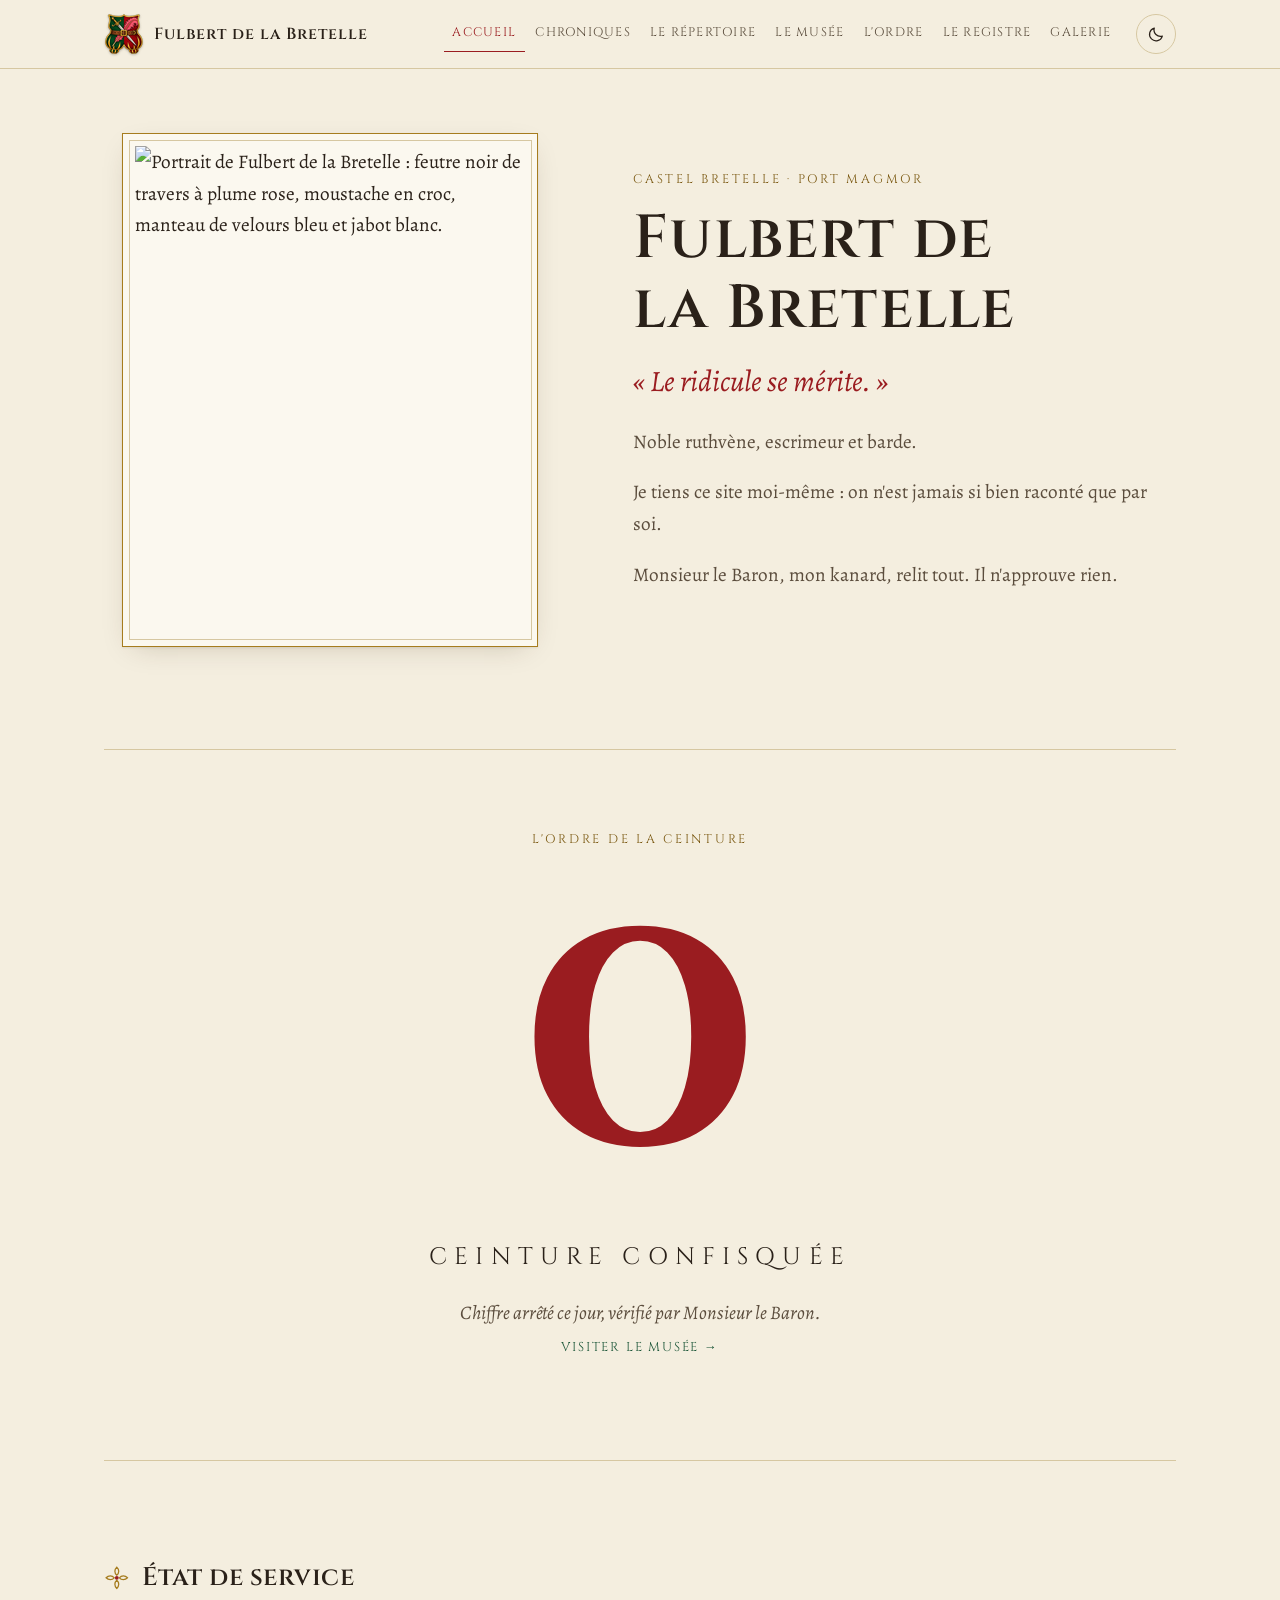
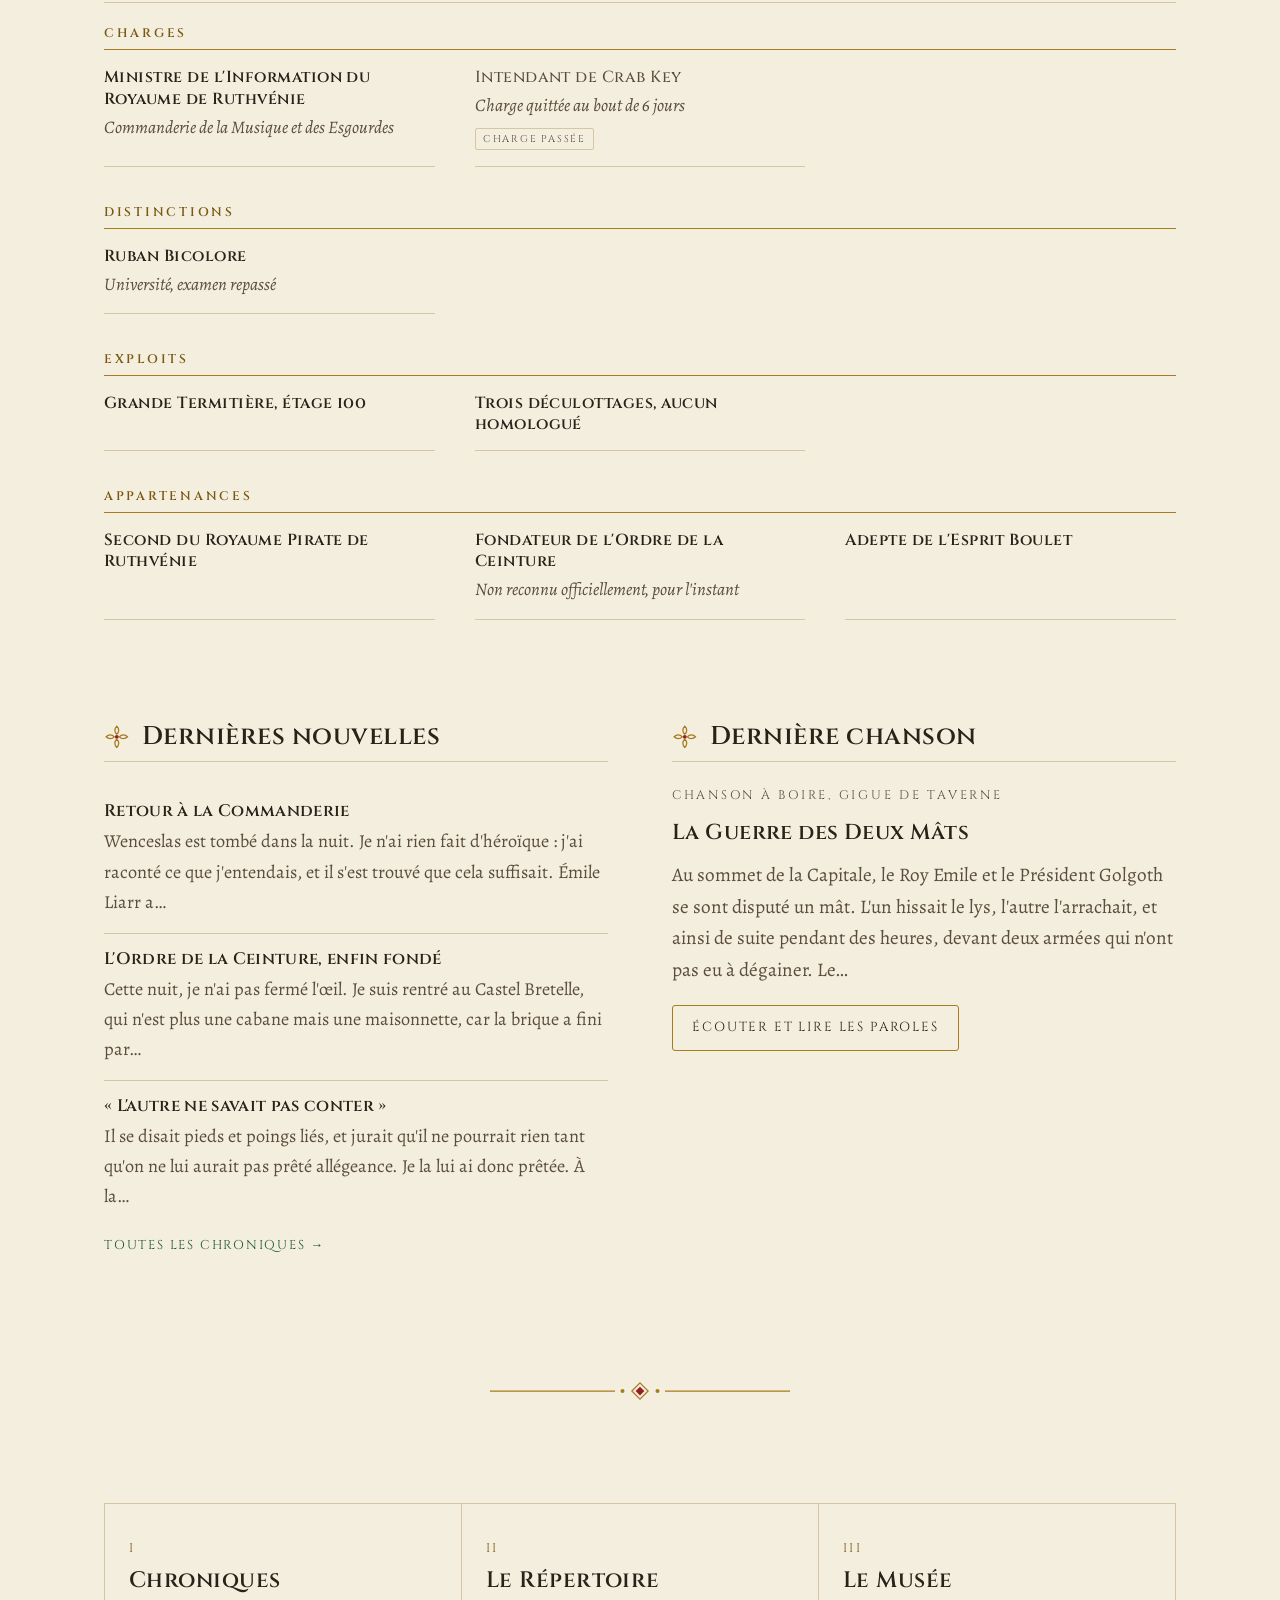
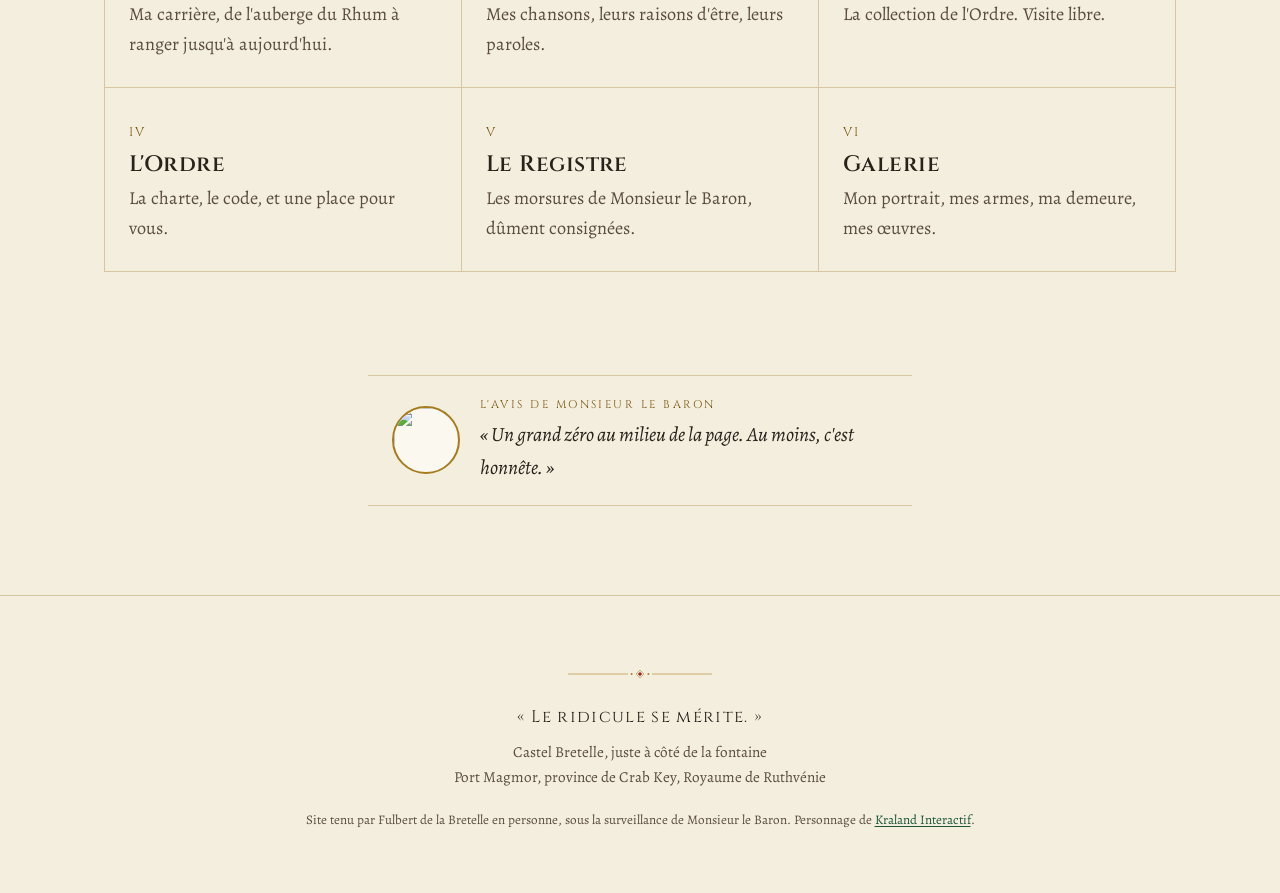
==== index.html @ 4fdeb1fa "Répertoire : La Guerre des Deux Mâts Co-Authored-By: Claude Opus 5.5 <noreply@anthropic.com> Claude-" ====
<!doctype html>
<html lang="fr">
<head>
<meta charset="utf-8">
<meta name="viewport" content="width=device-width, initial-scale=1">
<!-- Fichier généré par outils/prerendu.js à partir de data/. Ne pas éditer à la main. -->
<title>Fulbert de la Bretelle · Le ridicule se mérite.</title>
<meta name="description" content="Le site de Fulbert de la Bretelle, noble ruthvène, escrimeur et barde. Le ridicule se mérite.">
<meta property="og:type" content="website">
<meta property="og:locale" content="fr_FR">
<meta property="og:site_name" content="Fulbert de la Bretelle">
<meta property="og:title" content="Fulbert de la Bretelle · Le ridicule se mérite.">
<meta property="og:description" content="Le site de Fulbert de la Bretelle, noble ruthvène, escrimeur et barde. Le ridicule se mérite.">
<meta property="og:image" content="https://i.ibb.co/HTbyFLd8/fulbert-v2-large.jpg">
<meta property="og:url" content="https://th3rdman.github.io/fulbert-de-la-bretelle/">
<link rel="canonical" href="https://th3rdman.github.io/fulbert-de-la-bretelle/">
<meta name="twitter:card" content="summary_large_image">
<meta name="twitter:title" content="Fulbert de la Bretelle · Le ridicule se mérite.">
<meta name="twitter:description" content="Le site de Fulbert de la Bretelle, noble ruthvène, escrimeur et barde. Le ridicule se mérite.">
<meta name="twitter:image" content="https://i.ibb.co/HTbyFLd8/fulbert-v2-large.jpg">
<meta name="theme-color" content="#f4eedf" media="(prefers-color-scheme: light)">
<meta name="theme-color" content="#0d1330" media="(prefers-color-scheme: dark)">
<script>try{var t=localStorage.getItem("theme");if(t==="light"||t==="dark")document.documentElement.dataset.theme=t}catch(e){}</script>
<link rel="icon" href="assets/favicon.ico" sizes="any">
<link rel="icon" href="assets/favicon-32.png" type="image/png" sizes="32x32">
<link rel="apple-touch-icon" href="assets/apple-touch-icon.png">
<link rel="preconnect" href="https://fonts.googleapis.com">
<link rel="preconnect" href="https://fonts.gstatic.com" crossorigin>
<link rel="stylesheet" href="https://fonts.googleapis.com/css2?family=Alegreya:ital,wght@0,400;0,500;0,700;1,400&family=Cinzel:wght@500;600;700&display=swap">
<link rel="stylesheet" href="assets/css/site.css?v=96231ced60">
<script type="importmap">{"imports":{"./assets/js/app.js":"./assets/js/app.js?v=3f71aefd60","./assets/js/ornements.js":"./assets/js/ornements.js?v=d4645b8ddb","./assets/js/pages/accueil.js":"./assets/js/pages/accueil.js?v=f199eb06f1","./assets/js/pages/chroniques.js":"./assets/js/pages/chroniques.js?v=21d25d76b5","./assets/js/pages/galerie.js":"./assets/js/pages/galerie.js?v=188a424037","./assets/js/pages/introuvable.js":"./assets/js/pages/introuvable.js?v=95241c455d","./assets/js/pages/musee.js":"./assets/js/pages/musee.js?v=fec1a27bbd","./assets/js/pages/ordre.js":"./assets/js/pages/ordre.js?v=ca12349016","./assets/js/pages/registre.js":"./assets/js/pages/registre.js?v=ce86ca184a","./assets/js/pages/repertoire.js":"./assets/js/pages/repertoire.js?v=cee2ea9fa3","./data/baron.js":"./data/baron.js?v=ef1f8b8a59","./data/ceintures.js":"./data/ceintures.js?v=679d5543bb","./data/chansons.js":"./data/chansons.js?v=23da09f555","./data/chroniques.js":"./data/chroniques.js?v=e999a73b88","./data/galerie.js":"./data/galerie.js?v=a8c2a3127c","./data/membres-ordre.js":"./data/membres-ordre.js?v=c548fb0bc4","./data/morsures.js":"./data/morsures.js?v=e0247f8b0c","./data/prises.js":"./data/prises.js?v=43cd4bd1ad","./data/site.js":"./data/site.js?v=ab96db7144","./data/titres.js":"./data/titres.js?v=d1c4fa6122"}}</script>
<script type="module" src="assets/js/pages/accueil.js?v=f199eb06f1"></script>
</head>
<body>
<a class="lien-evitement" href="#contenu">Aller au contenu</a>
  <header class="site-entete">
    <div class="conteneur">
      <a class="marque" href="index.html"><img src="assets/img/blason-40.png" srcset="assets/img/blason-40.png 1x, assets/img/blason-80.png 2x, assets/img/blason-120.png 3x" width="40" height="40" alt=""><span>Fulbert de la Bretelle</span></a>
      <nav class="nav-principale" id="nav-principale" aria-label="Navigation principale"><ul><li><a href="index.html" aria-current="page">Accueil</a></li><li><a href="chroniques.html">Chroniques</a></li><li><a href="repertoire.html">Le Répertoire</a></li><li><a href="musee.html">Le Musée</a></li><li><a href="ordre.html">L&#39;Ordre</a></li><li><a href="registre.html">Le Registre</a></li><li><a href="galerie.html">Galerie</a></li></ul></nav>
      <button class="bouton-icone bouton-theme" type="button"></button>
      <button class="bouton-icone bouton-menu" type="button" aria-expanded="false" aria-controls="nav-principale" aria-label="Ouvrir le menu"><svg viewBox="0 0 24 24" aria-hidden="true" focusable="false" ><path d="M4 7h16M4 12h16M4 17h16" style="stroke:currentColor" stroke-width="1.6" stroke-linecap="round"/></svg></button>
    </div>
  </header>
<main id="contenu" tabindex="-1">

<div class="conteneur">
  <section class="accueil-heros section">
    <div class="portrait-cadre apparait">
      <img src="https://i.ibb.co/HTbyFLd8/fulbert-v2-large.jpg" width="520" height="650"
        alt="Portrait de Fulbert de la Bretelle : feutre noir de travers à plume rose, moustache en croc, manteau de velours bleu et jabot blanc.">
    </div>
    <div class="apparait">
      <p class="surtitre">Castel Bretelle · Port Magmor</p>
      <h1>Fulbert de la Bretelle</h1>
      <p class="devise">« Le ridicule se mérite. »</p>
      <div class="mesure">
        <p class="qualite">Noble ruthvène, escrimeur et barde.</p>
        <div class="qualite"><p>Je tiens ce site moi-même : on n&#39;est jamais si bien raconté que par soi.</p><p>Monsieur le Baron, mon kanard, relit tout. Il n&#39;approuve rien.</p></div>
      </div>
    </div>
  </section>

  <section class="compteur section apparait" aria-labelledby="compteur-libelle">
    <p class="surtitre">L'Ordre de la Ceinture</p>
    <strong class="compteur-chiffre">0</strong>
    <p class="compteur-libelle" id="compteur-libelle">Ceinture confisquée</p>
    <p class="compteur-note">Chiffre arrêté ce jour, vérifié par Monsieur le Baron.</p>
    <p><a class="lien-fleche" href="musee.html">Visiter le Musée</a></p>
  </section>

  <section class="titres section apparait" aria-labelledby="titre-titres">
    <div class="titre-section"><svg viewBox="0 0 24 24" aria-hidden="true" focusable="false" class="fleuron"><g style="fill:none;stroke:currentColor" stroke-width="1.2">
       <path d="M12 2c2.4 2.2 2.4 5.6 0 7.6-2.4-2-2.4-5.4 0-7.6zM12 22c-2.4-2.2-2.4-5.6 0-7.6 2.4 2 2.4 5.4 0 7.6zM2 12c2.2-2.4 5.6-2.4 7.6 0-2 2.4-5.4 2.4-7.6 0zM22 12c-2.2 2.4-5.6 2.4-7.6 0 2-2.4 5.4-2.4 7.6 0z"/>
     </g>
     <circle cx="12" cy="12" r="1.8" style="fill:var(--gueules)"/></svg><h2 id="titre-titres">État de service</h2></div>
    <div class="rubrique-titres">
      <h3 id="rubrique-charges">Charges</h3>
      <ul class="liste-titres" aria-labelledby="rubrique-charges">
        <li class="">
            <strong>Ministre de l&#39;Information du Royaume de Ruthvénie</strong>
            <span>Commanderie de la Musique et des Esgourdes</span>
            
          </li><li class="revolu">
            <strong>Intendant de Crab Key</strong>
            <span>Charge quittée au bout de 6 jours</span>
            <em class="mention-revolue">Charge passée</em>
          </li>
      </ul>
    </div><div class="rubrique-titres">
      <h3 id="rubrique-distinctions">Distinctions</h3>
      <ul class="liste-titres" aria-labelledby="rubrique-distinctions">
        <li class="">
            <strong>Ruban Bicolore</strong>
            <span>Université, examen repassé</span>
            
          </li>
      </ul>
    </div><div class="rubrique-titres">
      <h3 id="rubrique-exploits">Exploits</h3>
      <ul class="liste-titres" aria-labelledby="rubrique-exploits">
        <li class="">
            <strong>Grande Termitière, étage 100</strong>
            
            
          </li><li class="">
            <strong>Trois déculottages, aucun homologué</strong>
            
            
          </li>
      </ul>
    </div><div class="rubrique-titres">
      <h3 id="rubrique-appartenances">Appartenances</h3>
      <ul class="liste-titres" aria-labelledby="rubrique-appartenances">
        <li class="">
            <strong>Second du Royaume Pirate de Ruthvénie</strong>
            
            
          </li><li class="">
            <strong>Fondateur de l&#39;Ordre de la Ceinture</strong>
            <span>Non reconnu officiellement, pour l&#39;instant</span>
            
          </li><li class="">
            <strong>Adepte de l&#39;Esprit Boulet</strong>
            
            
          </li>
      </ul>
    </div>
  </section>

  <div class="deux-colonnes section">
    <section class="apparait" aria-labelledby="titre-nouvelles">
      <div class="titre-section"><svg viewBox="0 0 24 24" aria-hidden="true" focusable="false" class="fleuron"><g style="fill:none;stroke:currentColor" stroke-width="1.2">
       <path d="M12 2c2.4 2.2 2.4 5.6 0 7.6-2.4-2-2.4-5.4 0-7.6zM12 22c-2.4-2.2-2.4-5.6 0-7.6 2.4 2 2.4 5.4 0 7.6zM2 12c2.2-2.4 5.6-2.4 7.6 0-2 2.4-5.4 2.4-7.6 0zM22 12c-2.2 2.4-5.6 2.4-7.6 0 2-2.4 5.4-2.4 7.6 0z"/>
     </g>
     <circle cx="12" cy="12" r="1.8" style="fill:var(--gueules)"/></svg><h2 id="titre-nouvelles">Dernières nouvelles</h2></div>
      <ul class="liste-nouvelles">
        <li>
              
              <h3><a href="chroniques.html#retour-a-la-commanderie">Retour à la Commanderie</a></h3>
              <p>Wenceslas est tombé dans la nuit. Je n&#39;ai rien fait d&#39;héroïque : j&#39;ai raconté ce que j&#39;entendais, et il s&#39;est trouvé que cela suffisait. Émile Liarr a…</p>
            </li><li>
              
              <h3><a href="chroniques.html#ordre-de-la-ceinture">L&#39;Ordre de la Ceinture, enfin fondé</a></h3>
              <p>Cette nuit, je n&#39;ai pas fermé l&#39;œil. Je suis rentré au Castel Bretelle, qui n&#39;est plus une cabane mais une maisonnette, car la brique a fini par…</p>
            </li><li>
              
              <h3><a href="chroniques.html#la-destitution">« L&#39;autre ne savait pas conter »</a></h3>
              <p>Il se disait pieds et poings liés, et jurait qu&#39;il ne pourrait rien tant qu&#39;on ne lui aurait pas prêté allégeance. Je la lui ai donc prêtée. À la…</p>
            </li>
      </ul>
      <p><a class="lien-fleche" href="chroniques.html">Toutes les chroniques</a></p>
    </section>

    <section class="carte-chanson apparait" aria-labelledby="titre-chanson">
      <div class="titre-section"><svg viewBox="0 0 24 24" aria-hidden="true" focusable="false" class="fleuron"><g style="fill:none;stroke:currentColor" stroke-width="1.2">
       <path d="M12 2c2.4 2.2 2.4 5.6 0 7.6-2.4-2-2.4-5.4 0-7.6zM12 22c-2.4-2.2-2.4-5.6 0-7.6 2.4 2 2.4 5.4 0 7.6zM2 12c2.2-2.4 5.6-2.4 7.6 0-2 2.4-5.4 2.4-7.6 0zM22 12c-2.2 2.4-5.6 2.4-7.6 0 2-2.4 5.4-2.4 7.6 0z"/>
     </g>
     <circle cx="12" cy="12" r="1.8" style="fill:var(--gueules)"/></svg><h2 id="titre-chanson">Dernière chanson</h2></div>
      <p class="surtitre">Chanson à boire, gigue de taverne</p>
      <h3>La Guerre des Deux Mâts</h3>
      <p>Au sommet de la Capitale, le Roy Emile et le Président Golgoth se sont disputé un mât. L&#39;un hissait le lys, l&#39;autre l&#39;arrachait, et ainsi de suite pendant des heures, devant deux armées qui n&#39;ont pas eu à dégainer. Le…</p>
      <p><a class="bouton" href="repertoire.html#guerre-des-deux-mats">Écouter et lire les paroles</a></p>
    </section>
  </div>

  <svg viewBox="0 0 240 16" aria-hidden="true" focusable="false" class="filet" preserveAspectRatio="xMidYMid meet"><g style="stroke:currentColor;fill:none" stroke-width="1">
       <path d="M0 8h100M140 8h100"/>
       <path d="M120 1.5 126.5 8 120 14.5 113.5 8z"/>
     </g>
     <path d="M120 4.5 123.5 8 120 11.5 116.5 8z" style="fill:var(--gueules)"/>
     <circle cx="106" cy="8" r="1.6" style="fill:currentColor"/>
     <circle cx="134" cy="8" r="1.6" style="fill:currentColor"/></svg>

  <nav class="section apparait" aria-label="Sections du site">
    <div class="sommaire">
      <a href="chroniques.html">
            <span class="numero">I</span>
            <h3>Chroniques</h3>
            <p>Ma carrière, de l&#39;auberge du Rhum à ranger jusqu&#39;à aujourd&#39;hui.</p>
          </a><a href="repertoire.html">
            <span class="numero">II</span>
            <h3>Le Répertoire</h3>
            <p>Mes chansons, leurs raisons d&#39;être, leurs paroles.</p>
          </a><a href="musee.html">
            <span class="numero">III</span>
            <h3>Le Musée</h3>
            <p>La collection de l&#39;Ordre. Visite libre.</p>
          </a><a href="ordre.html">
            <span class="numero">IV</span>
            <h3>L&#39;Ordre</h3>
            <p>La charte, le code, et une place pour vous.</p>
          </a><a href="registre.html">
            <span class="numero">V</span>
            <h3>Le Registre</h3>
            <p>Les morsures de Monsieur le Baron, dûment consignées.</p>
          </a><a href="galerie.html">
            <span class="numero">VI</span>
            <h3>Galerie</h3>
            <p>Mon portrait, mes armes, ma demeure, mes œuvres.</p>
          </a>
    </div>
  </nav>

  <aside class="avis-baron apparait" aria-label="Avis de Monsieur le Baron">
    <img src="https://i.ibb.co/jk1jXnQG/baron-avatar-150.png" alt="" width="68" height="68" loading="lazy">
    <div>
      <p class="surtitre">L'avis de Monsieur le Baron</p>
      <blockquote><p>Un grand zéro au milieu de la page. Au moins, c&#39;est honnête.</p></blockquote>
    </div>
  </aside>
</div>
</main>
<footer class="site-pied">
    <div class="conteneur">
      <svg viewBox="0 0 240 16" aria-hidden="true" focusable="false" class="filet filet-court" preserveAspectRatio="xMidYMid meet"><g style="stroke:currentColor;fill:none" stroke-width="1">
       <path d="M0 8h100M140 8h100"/>
       <path d="M120 1.5 126.5 8 120 14.5 113.5 8z"/>
     </g>
     <path d="M120 4.5 123.5 8 120 11.5 116.5 8z" style="fill:var(--gueules)"/>
     <circle cx="106" cy="8" r="1.6" style="fill:currentColor"/>
     <circle cx="134" cy="8" r="1.6" style="fill:currentColor"/></svg>
      <p class="devise">« Le ridicule se mérite. »</p>
      <address>Castel Bretelle, juste à côté de la fontaine<br>Port Magmor, province de Crab Key, Royaume de Ruthvénie</address>
      <p class="petit">Site tenu par Fulbert de la Bretelle en personne, sous la surveillance de Monsieur le Baron.
      Personnage de <a href="https://www.kraland.org/">Kraland Interactif</a>.</p>
    </div>
  </footer>
</body>
</html>
---- assets/css/site.css ----
/* ==========================================================================
   Site de Fulbert de la Bretelle
   Parchemin (clair) / velours bleu nuit (sombre)
   ========================================================================== */

:root {
  --bg: #f4eedf;
  --bg-deep: #ebe2cb;
  --surface: #fbf8ef;
  --ink: #2a2119;
  --ink-soft: #5b4d3d;
  --rule: #d6c7a1;
  --sinople: #1c5638;
  --sinople-fond: #1c5638;
  --gueules: #9a1c20;
  --gueules-fond: #8c1a1e;
  --or: #a67c1e;
  --or-texte: #7a5810;
  --or-clair: #d9b85c;
  --vitrine-fond: #20352a;
  --vitrine-velours: #6b1521;
  --velours-terne: #5a5352;
  --or-terne: #9c9175;
  --tampon: #b0222c;
  --sur-fonce: #f6efdc;
  --ombre: 0 1px 2px rgb(60 40 10 / .08), 0 8px 28px -12px rgb(60 40 10 / .25);
  --focus: #1c5638;
  --chiffre: #9a1c20;

  --f-titre: "Cinzel", "Trajan Pro", Georgia, serif;
  --f-texte: "Alegreya", "Iowan Old Style", Georgia, serif;

  --mesure: 38rem;
  --large: 72rem;
  --gouttiere: clamp(1rem, 4vw, 2.5rem);
  --rayon: 3px;

  color-scheme: light;
}

@media (prefers-color-scheme: dark) {
  :root:not([data-theme="light"]) {
    --bg: #0d1330;
    --bg-deep: #090e25;
    --surface: #141c40;
    --ink: #eee5cc;
    --ink-soft: #c2b796;
    --rule: #34406e;
    --sinople: #7cc39b;
    --sinople-fond: #1d4a37;
    --gueules: #e58a92;
    --gueules-fond: #6e1a2c;
    --or: #d8b35a;
    --or-texte: #e2c174;
    --or-clair: #e8c978;
    --vitrine-fond: #070b1d;
    --vitrine-velours: #5a1424;
    --velours-terne: #2f2d36;
    --or-terne: #7d7663;
    --tampon: #e2646f;
    --sur-fonce: #f3e9cf;
    --ombre: 0 1px 2px rgb(0 0 0 / .3), 0 10px 30px -12px rgb(0 0 0 / .6);
    --focus: #e8c978;
    --chiffre: #e2bd62;
    color-scheme: dark;
  }
}

:root[data-theme="dark"] {
  --bg: #0d1330;
  --bg-deep: #090e25;
  --surface: #141c40;
  --ink: #eee5cc;
  --ink-soft: #c2b796;
  --rule: #34406e;
  --sinople: #7cc39b;
  --sinople-fond: #1d4a37;
  --gueules: #e58a92;
  --gueules-fond: #6e1a2c;
  --or: #d8b35a;
  --or-texte: #e2c174;
  --or-clair: #e8c978;
  --vitrine-fond: #070b1d;
  --vitrine-velours: #5a1424;
  --velours-terne: #2f2d36;
  --or-terne: #7d7663;
  --tampon: #e2646f;
  --sur-fonce: #f3e9cf;
  --ombre: 0 1px 2px rgb(0 0 0 / .3), 0 10px 30px -12px rgb(0 0 0 / .6);
  --focus: #e8c978;
  --chiffre: #e2bd62;
  color-scheme: dark;
}

/* --- Base ---------------------------------------------------------------- */

*, *::before, *::after { box-sizing: border-box; }

html { -webkit-text-size-adjust: 100%; scroll-behavior: smooth; }

body {
  margin: 0;
  background: var(--bg);
  color: var(--ink);
  font-family: var(--f-texte);
  font-size: clamp(1.06rem, 1rem + .25vw, 1.2rem);
  line-height: 1.65;
  font-feature-settings: "kern", "liga", "onum";
  text-rendering: optimizeLegibility;
  overflow-x: hidden;
}

img { max-width: 100%; height: auto; display: block; }

a {
  color: var(--sinople);
  text-decoration-thickness: 1px;
  text-underline-offset: .18em;
}
a:hover { color: var(--gueules); }

:focus-visible {
  outline: 2px solid var(--focus);
  outline-offset: 3px;
  border-radius: 2px;
}

h1, h2, h3, h4 {
  font-family: var(--f-titre);
  font-weight: 600;
  line-height: 1.15;
  letter-spacing: .02em;
  margin: 0 0 .6em;
  text-wrap: balance;
}
h1 { font-size: clamp(2.1rem, 1.4rem + 3.2vw, 3.8rem); }
h2 { font-size: clamp(1.5rem, 1.2rem + 1.3vw, 2.2rem); }
h3 { font-size: clamp(1.15rem, 1.05rem + .5vw, 1.4rem); }

p { margin: 0 0 1em; }

.sr-only {
  position: absolute !important; width: 1px; height: 1px; padding: 0; margin: -1px;
  overflow: hidden; clip: rect(0 0 0 0); white-space: nowrap; border: 0;
}

.lien-evitement {
  position: absolute; left: 1rem; top: -4rem; z-index: 100;
  background: var(--sinople-fond); color: var(--sur-fonce);
  padding: .6rem 1rem; font-family: var(--f-titre); text-decoration: none;
}
.lien-evitement:focus { top: 1rem; color: var(--sur-fonce); }

.surtitre {
  font-family: var(--f-titre);
  font-size: .78rem;
  letter-spacing: .22em;
  text-transform: uppercase;
  color: var(--or-texte);
  margin: 0 0 .9rem;
}

.chapeau {
  font-size: 1.18em;
  color: var(--ink-soft);
  font-style: italic;
  max-width: var(--mesure);
}

.mesure { max-width: var(--mesure); }

/* --- Gabarit ------------------------------------------------------------- */

.conteneur {
  width: 100%;
  max-width: var(--large);
  margin-inline: auto;
  padding-inline: var(--gouttiere);
}

main { display: block; padding-block: clamp(2rem, 5vw, 4.5rem) clamp(3rem, 7vw, 6rem); }

.section { margin-block: clamp(3rem, 8vw, 6.5rem); }
.section:first-child { margin-top: 0; }

.entete-page {
  text-align: center;
  max-width: 46rem;
  margin: 0 auto clamp(2.5rem, 6vw, 4.5rem);
}
.entete-page .chapeau { margin-inline: auto; }
.entete-page h1 { margin-bottom: .35em; }

/* --- En-tête du site ----------------------------------------------------- */

.site-entete {
  border-bottom: 1px solid var(--rule);
  background: color-mix(in srgb, var(--bg) 92%, transparent);
  position: sticky; top: 0; z-index: 50;
  backdrop-filter: saturate(1.2) blur(6px);
}
.site-entete .conteneur {
  display: flex; align-items: center; gap: 1rem;
  min-height: 4.25rem;
}

.marque {
  display: flex; align-items: center; gap: .65rem;
  text-decoration: none; color: var(--ink);
  font-family: var(--f-titre); font-weight: 600;
  letter-spacing: .06em; font-size: 1rem;
  margin-right: auto;
  white-space: nowrap;
}
.marque img { width: 2.5rem; height: 2.5rem; flex: none; filter: drop-shadow(0 1px 1px rgb(0 0 0 / .25)); }
.marque:hover { color: var(--gueules); }

.nav-principale ul {
  list-style: none; margin: 0; padding: 0;
  display: flex; gap: .1rem; flex-wrap: nowrap;
}
.nav-principale a {
  display: block;
  padding: .45rem .55rem;
  font-family: var(--f-titre);
  font-size: .78rem;
  letter-spacing: .1em;
  white-space: nowrap;
  text-transform: uppercase;
  text-decoration: none;
  color: var(--ink-soft);
  border-bottom: 1px solid transparent;
}
.nav-principale a:hover { color: var(--ink); border-bottom-color: var(--or); }
.nav-principale a[aria-current="page"] { color: var(--gueules); border-bottom-color: var(--gueules); }

.bouton-icone {
  appearance: none; background: none; border: 1px solid var(--rule);
  color: var(--ink); width: 2.5rem; height: 2.5rem; border-radius: 50%;
  display: inline-grid; place-items: center; cursor: pointer; flex: none;
}
.bouton-icone:hover { border-color: var(--or); color: var(--or-texte); }
.bouton-icone svg { width: 1.15rem; height: 1.15rem; }

.bouton-menu { display: none; }

@media (max-width: 68rem) {
  .bouton-menu { display: inline-grid; }
  .nav-principale {
    position: absolute; left: 0; right: 0; top: 100%;
    background: var(--surface);
    border-bottom: 1px solid var(--rule);
    box-shadow: var(--ombre);
    display: none;
  }
  .nav-principale.ouverte { display: block; }
  .nav-principale ul { flex-direction: column; padding: .5rem var(--gouttiere) 1rem; }
  .nav-principale a { padding: .8rem 0; font-size: .9rem; border-bottom: 1px solid var(--rule); }
  .nav-principale a[aria-current="page"] { border-bottom-color: var(--rule); }
}

/* --- Pied de page -------------------------------------------------------- */

.site-pied {
  border-top: 1px solid var(--rule);
  padding-block: 3rem;
  text-align: center;
  color: var(--ink-soft);
  font-size: .95rem;
}
.site-pied .devise {
  font-family: var(--f-titre); color: var(--ink); letter-spacing: .08em;
  font-size: 1.05rem; margin-bottom: .5rem;
}
.site-pied address { font-style: normal; }
.site-pied .petit { font-size: .82rem; margin-top: 1.25rem; }

/* --- Ornements ----------------------------------------------------------- */

.filet {
  display: block; width: min(22rem, 80%); height: 1.25rem;
  margin: 2.5rem auto; color: var(--or);
}
.filet-court { width: 9rem; margin: 1.25rem auto; }
.fleuron { color: var(--or); width: 1.6rem; height: 1.6rem; display: inline-block; vertical-align: middle; }

.lettrine {
  float: left;
  width: 4.9em; height: 4.9em;
  margin: .3em .75em .1em 0;
  shape-outside: margin-box;
}
.lettrine svg { width: 100%; height: 100%; display: block; }
.avec-lettrine::after { content: ""; display: table; clear: both; }

/* --- Boutons et liens d'appel -------------------------------------------- */

.bouton {
  display: inline-flex; align-items: center; gap: .55rem;
  padding: .7rem 1.2rem;
  font-family: var(--f-titre); font-size: .82rem; letter-spacing: .14em; text-transform: uppercase;
  text-decoration: none;
  color: var(--ink);
  border: 1px solid var(--or);
  background: transparent;
  border-radius: var(--rayon);
  cursor: pointer;
  transition: background-color .2s, color .2s;
}
.bouton:hover { background: var(--sinople-fond); border-color: var(--sinople-fond); color: var(--sur-fonce); }
.bouton svg { width: 1em; height: 1em; }

.lien-fleche {
  font-family: var(--f-titre); font-size: .8rem; letter-spacing: .14em; text-transform: uppercase;
  text-decoration: none;
}
.lien-fleche::after { content: " →"; }

/* --- Avis du Baron ------------------------------------------------------- */

.avis-baron {
  display: grid; grid-template-columns: auto 1fr; gap: 1rem 1.25rem; align-items: center;
  max-width: 34rem;
  margin: clamp(3rem, 7vw, 5rem) auto 0;
  padding: 1.25rem 1.5rem;
  border-top: 1px solid var(--rule);
  border-bottom: 1px solid var(--rule);
}
.avis-baron img {
  width: 4.25rem; height: 4.25rem; border-radius: 50%;
  border: 2px solid var(--or); background: var(--surface); object-fit: cover;
}
.avis-baron .surtitre { margin: 0 0 .25rem; font-size: .7rem; }
.avis-baron blockquote { margin: 0; font-style: italic; color: var(--ink); font-size: 1.05em; }
.avis-baron blockquote p { margin: 0; }
.avis-baron blockquote p::before { content: "«\00a0"; }
.avis-baron blockquote p::after { content: "\00a0»"; }

/* --- Accueil ------------------------------------------------------------- */

.accueil-heros {
  display: grid;
  grid-template-columns: minmax(0, 5fr) minmax(0, 6fr);
  gap: clamp(2rem, 6vw, 5rem);
  align-items: center;
}
.portrait-cadre {
  position: relative;
  padding: .75rem;
  border: 1px solid var(--or);
  background: var(--surface);
  box-shadow: var(--ombre);
  max-width: 26rem;
  justify-self: center;
}
.portrait-cadre::before {
  content: ""; position: absolute; inset: .35rem; border: 1px solid var(--rule); pointer-events: none;
}
.portrait-cadre img { width: 100%; aspect-ratio: 4 / 5; object-fit: cover; object-position: top; }

.accueil-heros h1 { margin-bottom: .2em; }
.accueil-heros .devise {
  font-family: var(--f-texte); font-style: italic;
  font-size: clamp(1.35rem, 1.1rem + 1vw, 1.85rem);
  color: var(--gueules);
  margin-bottom: 1.25rem;
}
.accueil-heros .qualite { color: var(--ink-soft); }

@media (max-width: 48rem) {
  .accueil-heros { grid-template-columns: 1fr; text-align: center; }
  .accueil-heros .mesure { margin-inline: auto; }
  .portrait-cadre { max-width: 18rem; }
}

/* Compteur */
.compteur {
  text-align: center;
  padding-block: clamp(2.5rem, 7vw, 5rem);
  border-top: 1px solid var(--rule);
  border-bottom: 1px solid var(--rule);
  position: relative;
}
.compteur-chiffre {
  font-family: var(--f-titre);
  font-weight: 700;
  font-size: clamp(9rem, 6rem + 22vw, 22rem);
  line-height: .85;
  color: var(--chiffre);
  font-variant-numeric: lining-nums tabular-nums;
  display: block;
  margin: .1em 0 .15em;
}
.compteur-libelle {
  font-family: var(--f-titre);
  font-size: clamp(1rem, .85rem + .8vw, 1.5rem);
  letter-spacing: .3em; text-transform: uppercase;
  color: var(--ink);
  margin: 0;
}
.compteur-note { margin: 1.25rem auto 0; color: var(--ink-soft); font-style: italic; max-width: 30rem; }

.compteur-petit { text-align: center; }
.compteur-petit .compteur-chiffre { font-size: clamp(5rem, 3rem + 10vw, 9rem); }
.compteur-petit .compteur-libelle { font-size: .9rem; }

/* Grilles d'accueil */
.deux-colonnes {
  display: grid; grid-template-columns: 1fr 1fr; gap: clamp(2rem, 5vw, 4rem);
}
@media (max-width: 48rem) { .deux-colonnes { grid-template-columns: 1fr; } }

.titre-section {
  display: flex; align-items: center; gap: .75rem;
  border-bottom: 1px solid var(--rule); padding-bottom: .6rem; margin-bottom: 1.5rem;
}
.titre-section h2 { margin: 0; font-size: clamp(1.2rem, 1rem + .8vw, 1.6rem); }

.liste-nouvelles { list-style: none; margin: 0; padding: 0; }
.liste-nouvelles li { padding-block: 1rem; border-bottom: 1px solid var(--rule); }
.liste-nouvelles li:last-child { border-bottom: 0; }
.liste-nouvelles h3 { margin: 0 0 .3rem; font-size: 1.05rem; }
.liste-nouvelles h3 a { color: var(--ink); text-decoration: none; }
.liste-nouvelles h3 a:hover { color: var(--gueules); }
.liste-nouvelles p { margin: 0; color: var(--ink-soft); font-size: .95em; }
.liste-nouvelles .surtitre { margin-bottom: .2rem; font-size: .68rem; }

.carte-chanson h3 { font-size: 1.35rem; }
.carte-chanson p { color: var(--ink-soft); }

.sommaire {
  display: grid;
  grid-template-columns: repeat(3, minmax(0, 1fr));
  gap: 1px;
  background: var(--rule);
  border: 1px solid var(--rule);
}
@media (max-width: 56rem) { .sommaire { grid-template-columns: repeat(2, minmax(0, 1fr)); } }
@media (max-width: 34rem) { .sommaire { grid-template-columns: 1fr; } }
.sommaire a {
  display: block; background: var(--bg);
  padding: 1.6rem 1.5rem 1.75rem;
  text-decoration: none; color: var(--ink);
  transition: background-color .2s;
}
.sommaire a:hover { background: var(--surface); }
.sommaire .numero { font-family: var(--f-titre); color: var(--or-texte); font-size: .78rem; letter-spacing: .2em; }
.sommaire h3 { margin: .4rem 0 .35rem; }
.sommaire a:hover h3 { color: var(--gueules); }
.sommaire p { margin: 0; color: var(--ink-soft); font-size: .95em; }

/* --- Chroniques ---------------------------------------------------------- */

.frise {
  list-style: none; margin: 0 auto; padding: 0;
  max-width: 50rem;
  position: relative;
}
.frise::before {
  content: ""; position: absolute; top: .5rem; bottom: .5rem;
  left: 1.1rem; width: 1px; background: var(--or);
}
.frise-entree { position: relative; padding: 0 0 clamp(2.5rem, 6vw, 4rem) 3.75rem; }
.frise-entree:last-child { padding-bottom: 0; }
.frise-noeud {
  position: absolute; left: 1.1rem; top: .35rem;
  width: 1.1rem; height: 1.1rem; transform: translateX(-50%) rotate(45deg);
  background: var(--bg); border: 1px solid var(--or);
}
.frise-noeud::after {
  content: ""; position: absolute; inset: 3px; background: var(--gueules);
}
.frise-en-cours .frise-noeud::after { background: var(--sinople); }
.lien-croise { margin: 1rem 0 0; }
.frise-entree h2 { font-size: clamp(1.3rem, 1.1rem + .9vw, 1.8rem); margin-bottom: .75rem; }
.frise-entree .recit { max-width: var(--mesure); }
.frise-entree figure { margin: 1.5rem 0 0; max-width: 34rem; }
.frise-entree figure img {
  width: auto; max-width: 100%; max-height: 26rem; object-fit: contain;
  border: 1px solid var(--rule); background: var(--surface);
}
.frise-entree figcaption, .legende { font-size: .88rem; color: var(--ink-soft); font-style: italic; margin-top: .55rem; }
.en-cours {
  display: inline-block; margin-left: .5rem; vertical-align: middle;
  font-family: var(--f-titre); font-size: .65rem; letter-spacing: .18em; text-transform: uppercase;
  color: var(--sinople); border: 1px solid currentColor; padding: .15rem .45rem; border-radius: 2px;
}

/* --- Répertoire ---------------------------------------------------------- */

.chanson {
  display: grid; grid-template-columns: 4rem minmax(0, 1fr); gap: 0 clamp(1rem, 3vw, 2rem);
  padding-block: clamp(2.5rem, 6vw, 4rem);
  border-top: 1px solid var(--rule);
}
.chanson:first-child { border-top: 0; padding-top: 0; }
.chanson-numero {
  font-family: var(--f-titre); font-size: 2.6rem; line-height: 1; color: var(--or);
  text-align: center; padding-top: .2rem;
}
.chanson h2 { margin-bottom: .35rem; }
.chanson .meta { font-size: .9rem; color: var(--ink-soft); margin-bottom: 1.25rem; }
.chanson .meta span + span::before { content: "·"; margin: 0 .5em; color: var(--or); }
.chanson .contexte { max-width: var(--mesure); }
@media (max-width: 36rem) {
  .chanson { grid-template-columns: 1fr; }
  .chanson-numero { text-align: left; font-size: 1.8rem; margin-bottom: .5rem; }
}

.lecteur { margin: 1.5rem 0; max-width: 40rem; }
.lecteur iframe { display: block; width: 100%; height: 240px; border: 0; border-radius: var(--rayon); background: var(--surface); }

.paroles { max-width: 50rem; margin-top: 1rem; border-top: 1px solid var(--rule); border-bottom: 1px solid var(--rule); }
.paroles summary {
  cursor: pointer; list-style: none;
  padding: .9rem 0;
  font-family: var(--f-titre); font-size: .82rem; letter-spacing: .16em; text-transform: uppercase;
  color: var(--sinople);
  display: flex; align-items: center; gap: .6rem;
}
.paroles summary::-webkit-details-marker { display: none; }
.paroles summary svg { width: .9rem; height: .9rem; transition: transform .2s; }
.paroles[open] summary svg { transform: rotate(90deg); }
.paroles-texte { padding: .5rem 0 1.75rem; columns: 2 16rem; column-gap: 3rem; }
.paroles-texte p { break-inside: avoid; }
.paroles-texte .vers { display: block; padding-left: 1.2em; text-indent: -1.2em; }
.paroles-texte .intertitre {
  font-family: var(--f-titre); font-size: .75rem; letter-spacing: .18em; text-transform: uppercase;
  color: var(--or-texte); margin: 0 0 .3rem; break-after: avoid;
}
.paroles-vide { padding: .25rem 0 1.5rem; color: var(--ink-soft); font-style: italic; }

/* --- Musée --------------------------------------------------------------- */

.musee-accueil { text-align: center; max-width: 40rem; margin: 0 auto; }

.musee-registre {
  display: flex; justify-content: center; flex-wrap: wrap; gap: 0;
  margin: 2.5rem auto 0; max-width: 40rem;
  border-top: 1px solid var(--rule); border-bottom: 1px solid var(--rule);
}
.musee-registre div { flex: 1 1 10rem; padding: 1.1rem .5rem; text-align: center; display: flex; flex-direction: column; justify-content: space-between; }
.musee-registre div + div { border-left: 1px solid var(--rule); }
.musee-registre dt { font-family: var(--f-titre); font-size: .68rem; letter-spacing: .2em; text-transform: uppercase; color: var(--ink-soft); }
.musee-registre dd { margin: .2rem 0 0; font-family: var(--f-titre); font-size: 1.9rem; color: var(--ink); }

.salle {
  margin-top: clamp(3rem, 7vw, 5rem);
  padding: clamp(2rem, 5vw, 4rem) clamp(1rem, 4vw, 3.5rem);
  background:
    radial-gradient(ellipse at 50% 0%, color-mix(in srgb, var(--or-clair) 14%, transparent), transparent 60%),
    var(--bg-deep);
  border: 1px solid var(--rule);
}
.salle-titre { text-align: center; margin-bottom: clamp(2rem, 5vw, 3.5rem); }
.salle-titre h2 { margin-bottom: .25rem; }
.salle-titre p { color: var(--ink-soft); font-style: italic; margin: 0; }

.vitrines {
  list-style: none; margin: 0; padding: 0;
  display: grid;
  grid-template-columns: repeat(auto-fill, minmax(min(100%, 14.5rem), 1fr));
  gap: clamp(2rem, 4vw, 3rem) clamp(1.25rem, 3vw, 2.25rem);
}

.vitrine { display: flex; flex-direction: column; align-items: center; }

.vitrine-caisse {
  position: relative; width: 100%;
  aspect-ratio: 4 / 5;
  padding: .55rem;
  background: linear-gradient(160deg, var(--or-clair), var(--or) 45%, color-mix(in srgb, var(--or) 60%, #000) 100%);
  box-shadow: var(--ombre);
}
.vitrine-interieur {
  position: absolute; inset: .55rem;
  background:
    radial-gradient(ellipse 70% 45% at 50% 22%, rgb(255 255 255 / .12), transparent 70%),
    radial-gradient(ellipse at 50% 100%, rgb(0 0 0 / .35), transparent 60%),
    var(--vitrine-velours);
  overflow: hidden;
  display: grid; place-items: center;
}
/* reflet de la vitre */
.vitrine-interieur::before {
  content: ""; position: absolute; inset: 0;
  background: linear-gradient(115deg, transparent 30%, rgb(255 255 255 / .09) 38%, transparent 46%, transparent 62%, rgb(255 255 255 / .05) 66%, transparent 72%);
  pointer-events: none; z-index: 2;
}
/* liseré intérieur */
.vitrine-interieur::after {
  content: ""; position: absolute; inset: .45rem; border: 1px solid rgb(232 201 120 / .28); pointer-events: none; z-index: 2;
}
.vitrine-socle { position: absolute; left: 18%; right: 18%; bottom: 12%; height: 9%; color: var(--or-clair); opacity: .55; }
.vitrine-socle svg { width: 100%; height: 100%; display: block; }
.vitrine-piece { position: relative; z-index: 1; width: 72%; color: var(--or-clair); }
.vitrine-piece img { width: 100%; height: auto; object-fit: contain; filter: drop-shadow(0 6px 10px rgb(0 0 0 / .45)); }

.vitrine-pied {
  width: 104%; height: .7rem; margin-top: -1px;
  background: linear-gradient(180deg, color-mix(in srgb, var(--or) 70%, #000), color-mix(in srgb, var(--or) 40%, #000));
}

.cartel {
  margin-top: 1.1rem; width: 88%;
  background: var(--surface);
  border: 1px solid var(--rule);
  padding: .8rem 1rem .85rem;
  text-align: center;
  box-shadow: 0 1px 0 rgb(0 0 0 / .04);
}
.cartel-numero { font-family: var(--f-titre); font-size: .66rem; letter-spacing: .22em; color: var(--or-texte); display: block; }
.cartel-titre { font-family: var(--f-titre); font-size: .92rem; letter-spacing: .08em; margin: .25rem 0 .15rem; color: var(--ink); }
.cartel-detail { font-size: .82rem; color: var(--ink-soft); margin: 0; font-style: italic; line-height: 1.4; }

.musee-avertissement {
  text-align: center; margin: clamp(2.5rem, 6vw, 4rem) auto 0; max-width: 34rem; color: var(--ink-soft); font-size: .95rem;
}

/* --- L'Ordre ------------------------------------------------------------- */

.ordre-heros {
  display: grid; grid-template-columns: minmax(0, 2fr) minmax(0, 3fr);
  gap: clamp(2rem, 6vw, 5rem); align-items: start;
}
.ordre-heros .blason { max-width: 26rem; width: 100%; justify-self: center; filter: drop-shadow(0 10px 24px rgb(0 0 0 / .18)); }
@media (max-width: 48rem) { .ordre-heros { grid-template-columns: 1fr; } .ordre-heros .blason { max-width: 13rem; } }

.statut {
  display: inline-block; font-family: var(--f-titre); font-size: .72rem; letter-spacing: .16em; text-transform: uppercase;
  color: var(--gueules); border: 1px solid currentColor; padding: .3rem .7rem; border-radius: 2px; margin-bottom: 1.5rem;
}

.code { counter-reset: art; list-style: none; padding: 0; margin: 0; display: grid; gap: 1px; background: var(--rule); border: 1px solid var(--rule); }
.code li {
  background: var(--bg); padding: 1.5rem 1.5rem 1.5rem 5rem; position: relative;
}
.code li::before {
  counter-increment: art; content: counter(art, upper-roman);
  position: absolute; left: 1.5rem; top: 1.35rem;
  font-family: var(--f-titre); font-size: 1.6rem; color: var(--gueules); width: 2.5rem; text-align: center;
}
.code h3 { font-size: .78rem; letter-spacing: .2em; text-transform: uppercase; color: var(--ink-soft); margin: 0 0 .3rem; }
.code p { margin: 0; font-size: 1.15em; }

.membres { width: 100%; border-collapse: collapse; }
.membres th, .membres td { text-align: left; padding: .85rem .75rem; border-bottom: 1px solid var(--rule); vertical-align: top; }
.membres th { font-family: var(--f-titre); font-size: .72rem; letter-spacing: .16em; text-transform: uppercase; color: var(--ink-soft); font-weight: 600; }
.membres td:first-child { font-family: var(--f-titre); }
.membres td.nombre { text-align: right; font-variant-numeric: tabular-nums; }
.membres th.nombre { text-align: right; }
.tableau-defile { overflow-x: auto; }

.appel {
  border: 1px solid var(--or); padding: clamp(1.5rem, 4vw, 2.5rem); text-align: center;
  background: var(--surface); max-width: 44rem; margin-inline: auto;
}
.appel h2 { margin-bottom: .5rem; }
.appel ul { text-align: left; max-width: 30rem; margin: 1rem auto 1.5rem; }

/* --- Le Baron ------------------------------------------------------------ */

.baron-heros { text-align: center; max-width: 40rem; margin: 0 auto; }
.baron-heros img {
  width: 9.5rem; height: 9.5rem; border-radius: 50%; margin: 0 auto 1.5rem;
  border: 3px solid var(--or); background: var(--surface); object-fit: cover;
}
.baron-heros .presentation { text-align: left; }
.baron-heros .chapeau { margin-inline: auto; }


/* --- Galerie ------------------------------------------------------------- */

.galerie {
  list-style: none; margin: 0; padding: 0;
  display: grid; grid-template-columns: repeat(auto-fill, minmax(min(100%, 17rem), 1fr));
  gap: clamp(1.75rem, 4vw, 2.75rem) clamp(1.25rem, 3vw, 2rem);
}
.galerie figure { margin: 0; }
.galerie button {
  appearance: none; border: 1px solid var(--rule); padding: .5rem; margin: 0; width: 100%;
  background: var(--surface); cursor: zoom-in; display: block; box-shadow: var(--ombre);
}
.galerie button:hover { border-color: var(--or); }
.galerie img { width: 100%; aspect-ratio: 1; object-fit: cover; background: var(--bg-deep); }
.galerie img.pixel, .visionneuse img.pixel { image-rendering: pixelated; object-fit: contain; }
.galerie img.pixel { padding: 10%; }
.visionneuse img.pixel { width: min(70vh, 32rem); height: auto; }
.galerie figcaption { margin-top: .8rem; }
.galerie figcaption strong { font-family: var(--f-titre); font-weight: 600; font-size: .95rem; letter-spacing: .05em; display: block; }
.galerie figcaption span { font-size: .9rem; color: var(--ink-soft); font-style: italic; }

.visionneuse {
  border: 1px solid var(--or); padding: 0; background: var(--surface); color: var(--ink);
  max-width: min(64rem, calc(100vw - 2rem)); max-height: calc(100vh - 2rem);
  width: auto;
}
.visionneuse::backdrop { background: rgb(5 8 20 / .82); }
.visionneuse figure { margin: 0; padding: 1rem 1rem 1.25rem; }
.visionneuse img { max-height: calc(100vh - 11rem); width: auto; margin: 0 auto; }
.visionneuse figcaption { text-align: center; margin-top: .9rem; }
.visionneuse figcaption strong { font-family: var(--f-titre); display: block; }
.visionneuse figcaption span { font-style: italic; color: var(--ink-soft); font-size: .95rem; }
.visionneuse .fermer { position: absolute; top: .5rem; right: .5rem; background: var(--surface); }

/* --- Animations au défilement ------------------------------------------- */

.apparait { opacity: 0; transform: translateY(14px); transition: opacity .7s ease, transform .7s ease; }
.apparait.visible { opacity: 1; transform: none; }
html:not(.js) .apparait { opacity: 1; transform: none; }

@media (prefers-reduced-motion: reduce) {
  html { scroll-behavior: auto; }
  *, *::before, *::after { transition-duration: .01ms !important; animation-duration: .01ms !important; }
  .apparait { opacity: 1; transform: none; }
}

/* --- Impression ---------------------------------------------------------- */

@media print {
  .site-entete, .bouton-icone, .lecteur, .avis-baron { display: none; }
  .paroles-texte { display: block; }
  body { background: #fff; color: #000; }
}

/* Les ancres ne passent pas sous l'en-tête collant. */
[id] { scroll-margin-top: 5.5rem; }

/* Sans JavaScript : pas de bascule de thème ni de menu repliable. */
html:not(.js) .bouton-theme, html:not(.js) .bouton-menu { display: none; }
@media (max-width: 68rem) {
  html:not(.js) .site-entete .conteneur { flex-wrap: wrap; }
  html:not(.js) .nav-principale { display: block; position: static; box-shadow: none; border: 0; background: none; width: 100%; }
  html:not(.js) .nav-principale ul { flex-direction: row; padding: 0 0 .5rem; }
  html:not(.js) .nav-principale a { border-bottom: 0; padding: .4rem .6rem; font-size: .75rem; }
}

.galerie-section { margin-bottom: 0; }

/* --- État de service (accueil) ------------------------------------------ */

.rubrique-titres + .rubrique-titres { margin-top: clamp(1.6rem, 4vw, 2.4rem); }
.rubrique-titres h3 {
  margin: 0 0 .2rem; font-family: var(--f-titre); font-weight: 600; font-size: .78rem;
  letter-spacing: .22em; text-transform: uppercase; color: var(--or-texte);
  padding-bottom: .5rem; border-bottom: 1px solid var(--or);
}

.liste-titres {
  list-style: none; margin: 0; padding: 0;
  display: grid; grid-template-columns: repeat(auto-fill, minmax(min(100%, 19rem), 1fr));
  gap: 0 2.5rem;
}
.liste-titres li { padding: .85rem 0 .9rem; border-bottom: 1px solid var(--rule); }
.liste-titres strong { display: block; font-family: var(--f-titre); font-weight: 600; font-size: 1rem; letter-spacing: .03em; line-height: 1.35; }
.liste-titres span { display: block; font-style: italic; color: var(--ink-soft); font-size: .92em; margin-top: .15rem; }
.liste-titres .revolu strong { color: var(--ink-soft); font-weight: 500; }
.mention-revolue {
  display: inline-block; margin-top: .4rem;
  font-family: var(--f-titre); font-style: normal; font-size: .62rem; letter-spacing: .18em; text-transform: uppercase;
  color: var(--ink-soft); border: 1px solid var(--rule); padding: .12rem .45rem; border-radius: 2px;
}

/* --- Registre des Morsures ---------------------------------------------- */

.actes { list-style: none; margin: 0 auto; padding: 0; max-width: 44rem; display: grid; gap: 1.75rem; }
.acte {
  background: var(--surface);
  border: 1px solid var(--rule);
  outline: 1px solid var(--rule); outline-offset: 4px;
  padding: 1.4rem clamp(1.1rem, 4vw, 2rem) 1.5rem;
}
.acte-entete { display: flex; flex-wrap: wrap; justify-content: space-between; align-items: baseline; gap: .25rem 1rem; border-bottom: 1px solid var(--rule); padding-bottom: .6rem; margin-bottom: .9rem; }
.acte-entete .surtitre { margin: 0; }
.acte-date { margin: 0; font-size: .88rem; font-style: italic; color: var(--ink-soft); }
.acte-corps { margin: 0; display: grid; gap: .55rem; }
.acte-corps div { display: grid; grid-template-columns: 8.5rem minmax(0, 1fr); gap: 1rem; align-items: baseline; }
.acte-corps dt { font-family: var(--f-titre); font-size: .7rem; letter-spacing: .16em; text-transform: uppercase; color: var(--ink-soft); }
.acte-corps dd { margin: 0; }
.acte-victime { font-family: var(--f-titre); letter-spacing: .03em; }
@media (max-width: 30rem) { .acte-corps div { grid-template-columns: 1fr; gap: 0; } }

/* Petits écrans : le nom passe sur deux lignes plutôt que de déborder. */
@media (max-width: 30rem) {
  .site-entete .conteneur { gap: .6rem; }
  .marque { white-space: normal; min-width: 0; font-size: .88rem; line-height: 1.15; gap: .5rem; }
  .marque img { width: 2.1rem; height: 2.1rem; }
}

/* --- Musée : vitrines de la Salle I ------------------------------------- */

.vitrine-caisse { outline: 1px solid var(--or); outline-offset: 4px; }
.vitrine-interieur {
  background:
    radial-gradient(ellipse 85% 55% at 50% -5%, rgb(255 226 190 / .26), transparent 70%),
    radial-gradient(ellipse 70% 45% at 50% 22%, rgb(255 255 255 / .08), transparent 70%),
    radial-gradient(ellipse at 50% 100%, rgb(0 0 0 / .4), transparent 60%),
    var(--vitrine-velours);
  box-shadow: inset 0 0 0 1px rgb(232 201 120 / .55), inset 0 10px 24px rgb(0 0 0 / .25);
}
.vitrine-mention {
  position: absolute; left: 0; right: 0; bottom: 5%; z-index: 3; margin: 0; text-align: center;
  font-family: var(--f-titre); font-size: .62rem; letter-spacing: .22em; text-transform: uppercase;
  color: var(--or-clair); opacity: .8;
}
.vitrine-libre .vitrine-socle { bottom: 16%; }

/* --- Musée : Salle annexe ----------------------------------------------- */

.salle-annexe {
  background: color-mix(in srgb, var(--bg-deep) 80%, var(--velours-terne) 20%);
  margin-top: 0;
}
.salle-annexe .salle-titre p:last-child { max-width: 40rem; margin-inline: auto; }
.vitrines-annexe { grid-template-columns: repeat(3, minmax(0, 1fr)); gap: clamp(1.5rem, 3vw, 2.5rem); }
@media (max-width: 48rem) { .vitrines-annexe { grid-template-columns: 1fr; max-width: 30rem; margin-inline: auto; } }
.prise-refusee { display: flex; flex-direction: column; }
.prise-visuel {
  display: block; width: calc(100% - 1rem); margin: 0 auto; padding: 0; border: 0; background: none;
  aspect-ratio: 1; cursor: zoom-in;
  box-shadow: 0 10px 28px rgb(0 0 0 / .35), 0 2px 6px rgb(0 0 0 / .2);
  transition: transform .3s ease, box-shadow .3s ease;
}
.prise-visuel img { width: 100%; height: 100%; object-fit: cover; display: block; }
.prise-visuel:hover { transform: translateY(-3px); box-shadow: 0 16px 36px rgb(0 0 0 / .4), 0 3px 8px rgb(0 0 0 / .2); }
.prise-visuel:focus-visible { outline: 2px solid var(--or); outline-offset: 4px; }
.prise-sans-image { cursor: default; background: var(--velours-terne); color: #cfc8bb; display: grid; place-items: center; }
.prise-sans-image svg { width: 40%; opacity: .7; }
.prise-refusee .cartel { margin-top: 1.1rem; flex: 1; }
@media (prefers-reduced-motion: reduce) { .prise-visuel, .prise-visuel:hover { transition: none; transform: none; } }

.cartel-refus {
  width: 100%;
  display: grid; grid-template-columns: minmax(min-content, 1fr) minmax(0, 1.3fr);
  text-align: left; padding: .8rem .9rem;
}
.cartel-refus .cartel-identite { padding-right: .85rem; }
.cartel-refus .cartel-titre { font-size: .86rem; }
.cartel-refus .cartel-numero { white-space: nowrap; letter-spacing: .14em; }
.cartel-motif {
  margin: 0; padding-left: .85rem; border-left: 1px solid var(--rule);
  font-size: .84rem; line-height: 1.4; font-style: italic; color: var(--ink);
}
.cartel-motif span {
  display: block; font-style: normal; font-family: var(--f-titre); font-size: .62rem; letter-spacing: .18em;
  text-transform: uppercase; color: var(--tampon); margin-bottom: .2rem;
}
.salle-mention { text-align: center; margin: clamp(2rem, 5vw, 3rem) 0 0; font-style: italic; color: var(--ink-soft); font-size: .92rem; }

@media (max-width: 22rem) {
  .cartel-refus { grid-template-columns: 1fr; }
  .cartel-refus .cartel-identite { padding-right: 0; }
  .cartel-motif { border-left: 0; border-top: 1px solid var(--rule); padding: .6rem 0 0; margin-top: .6rem; }
}
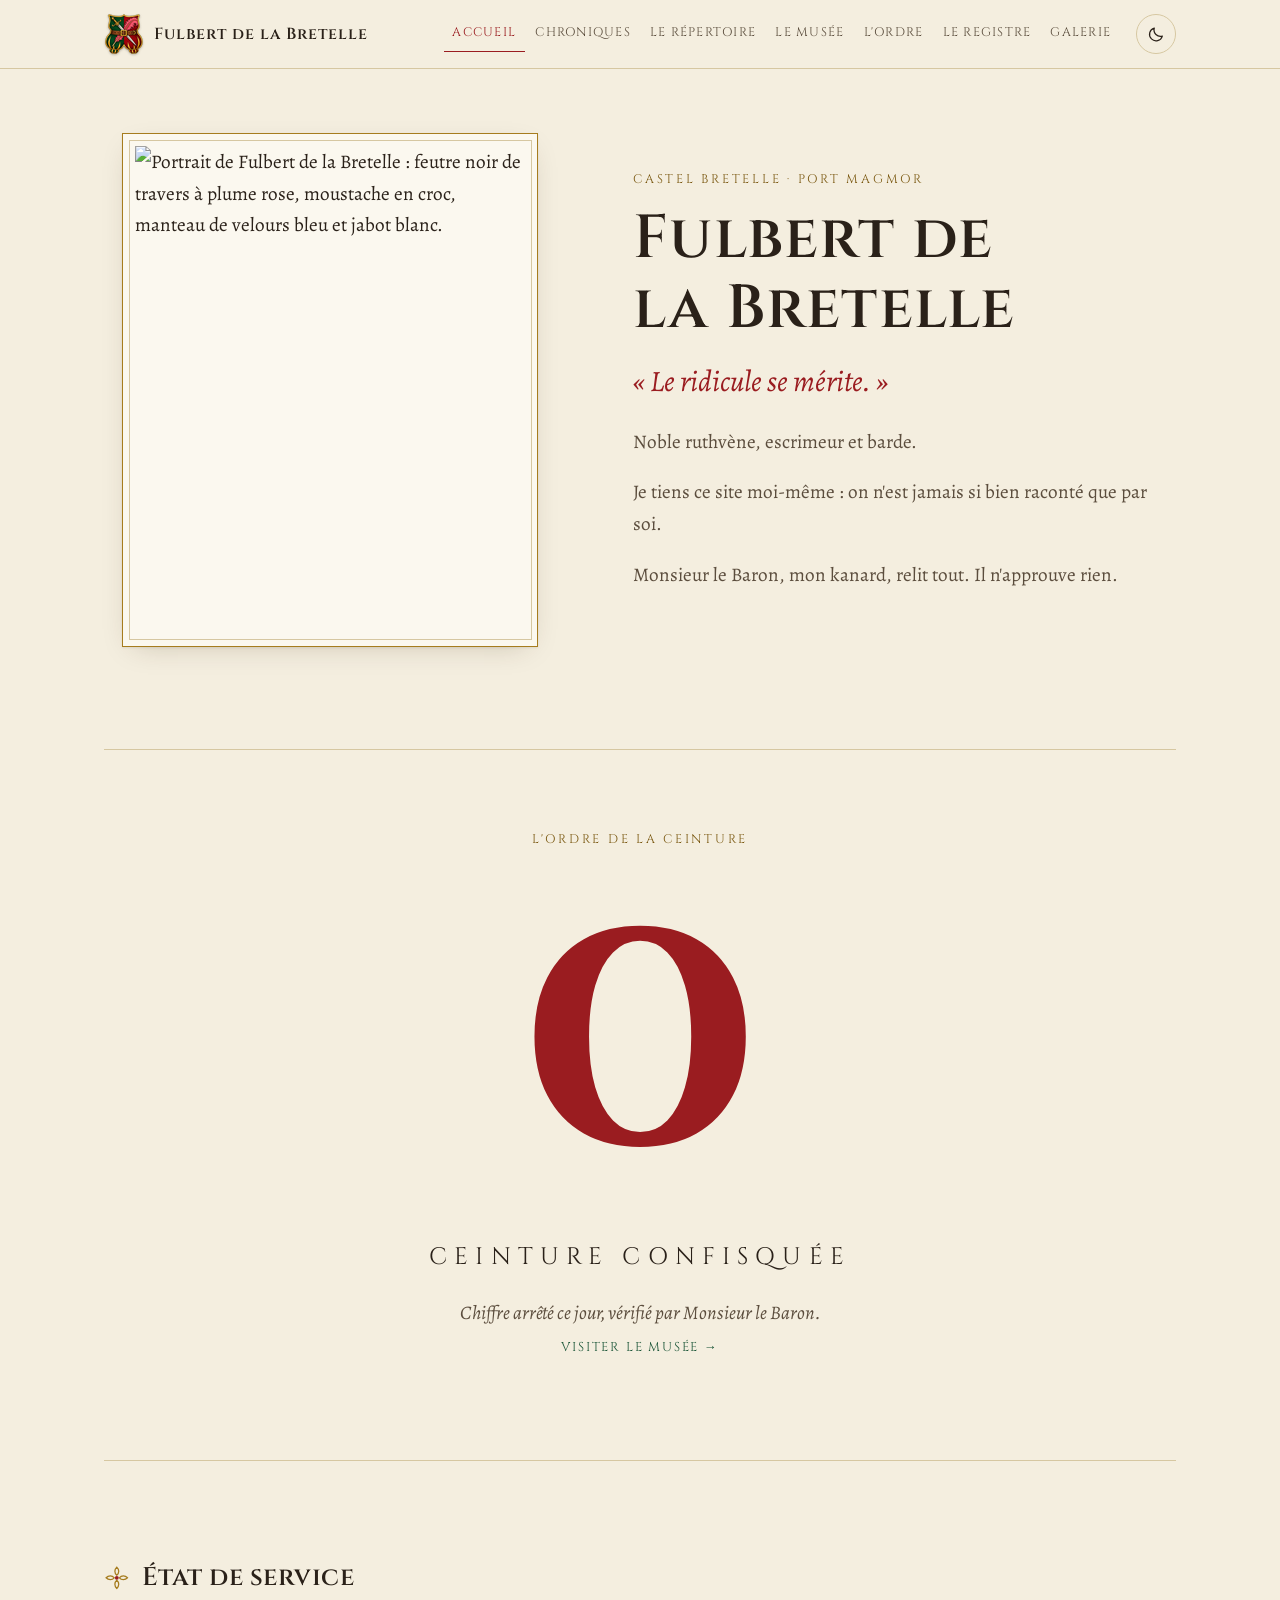
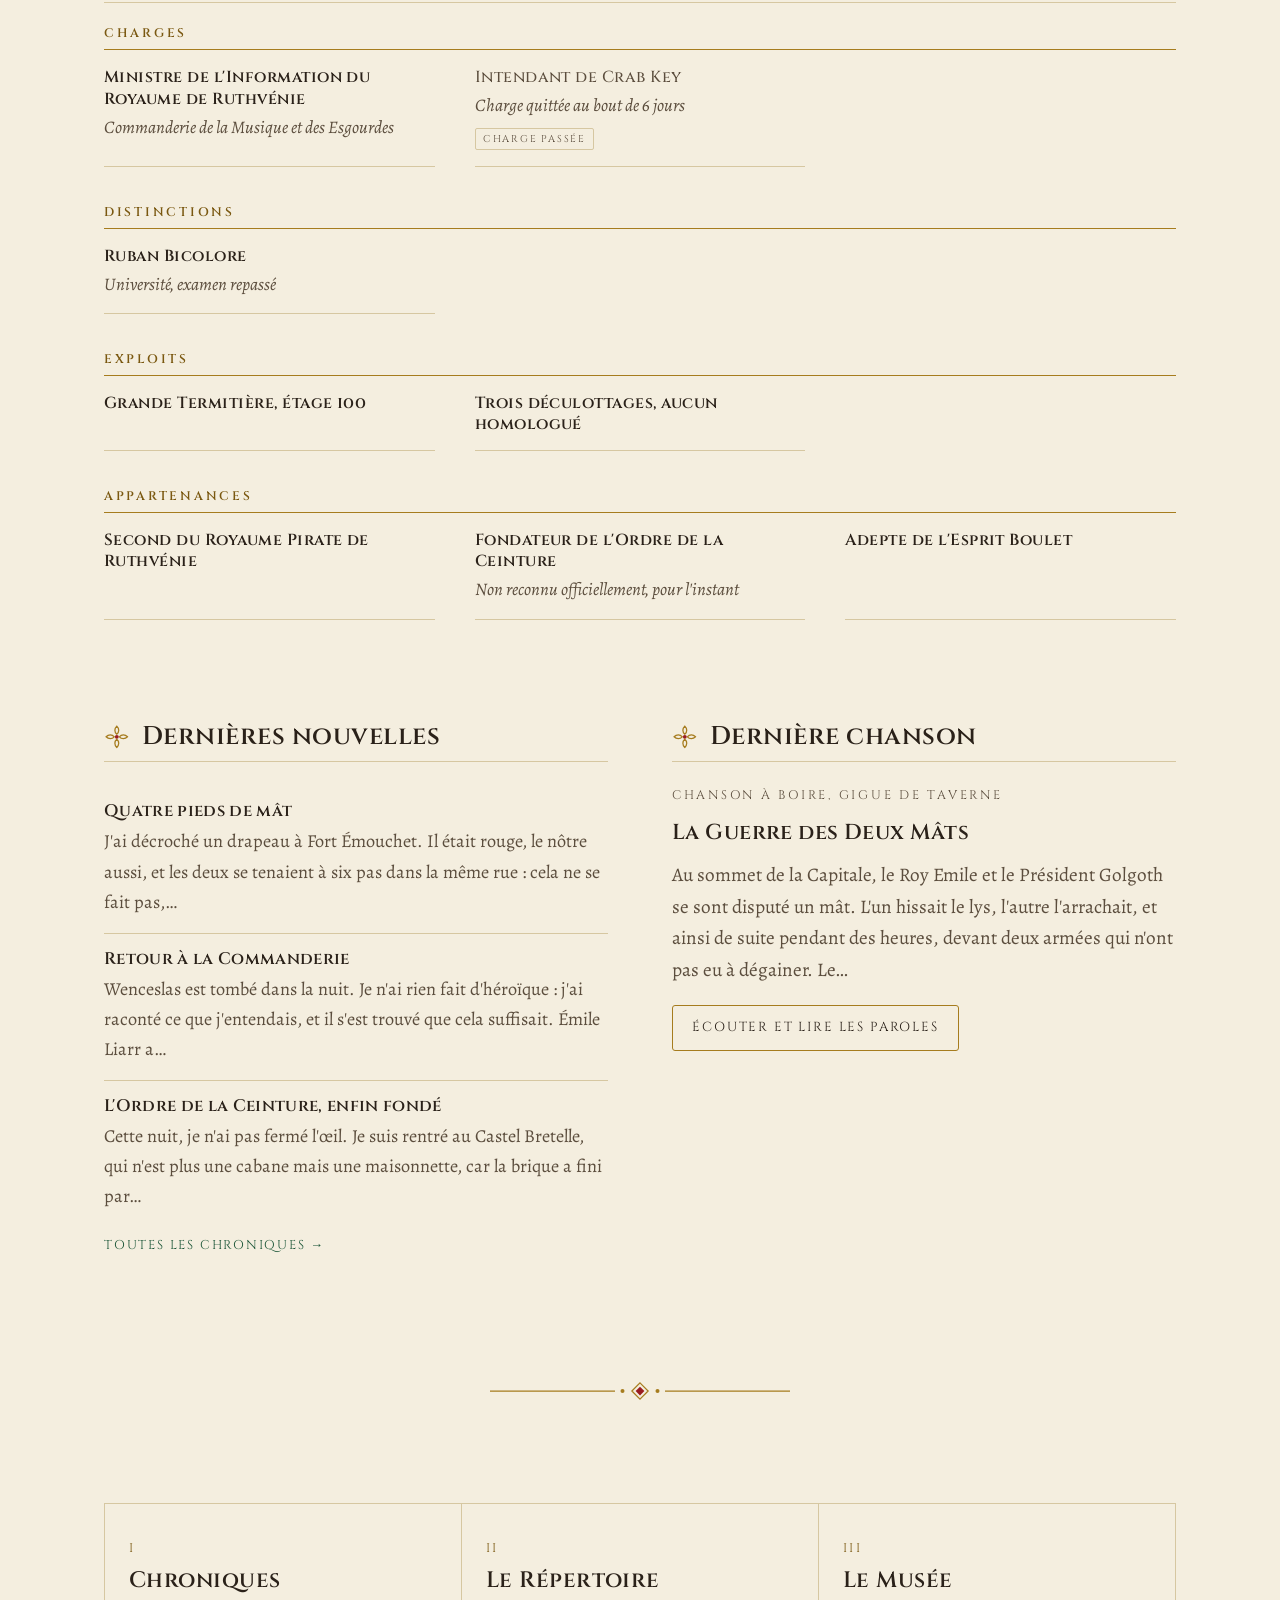
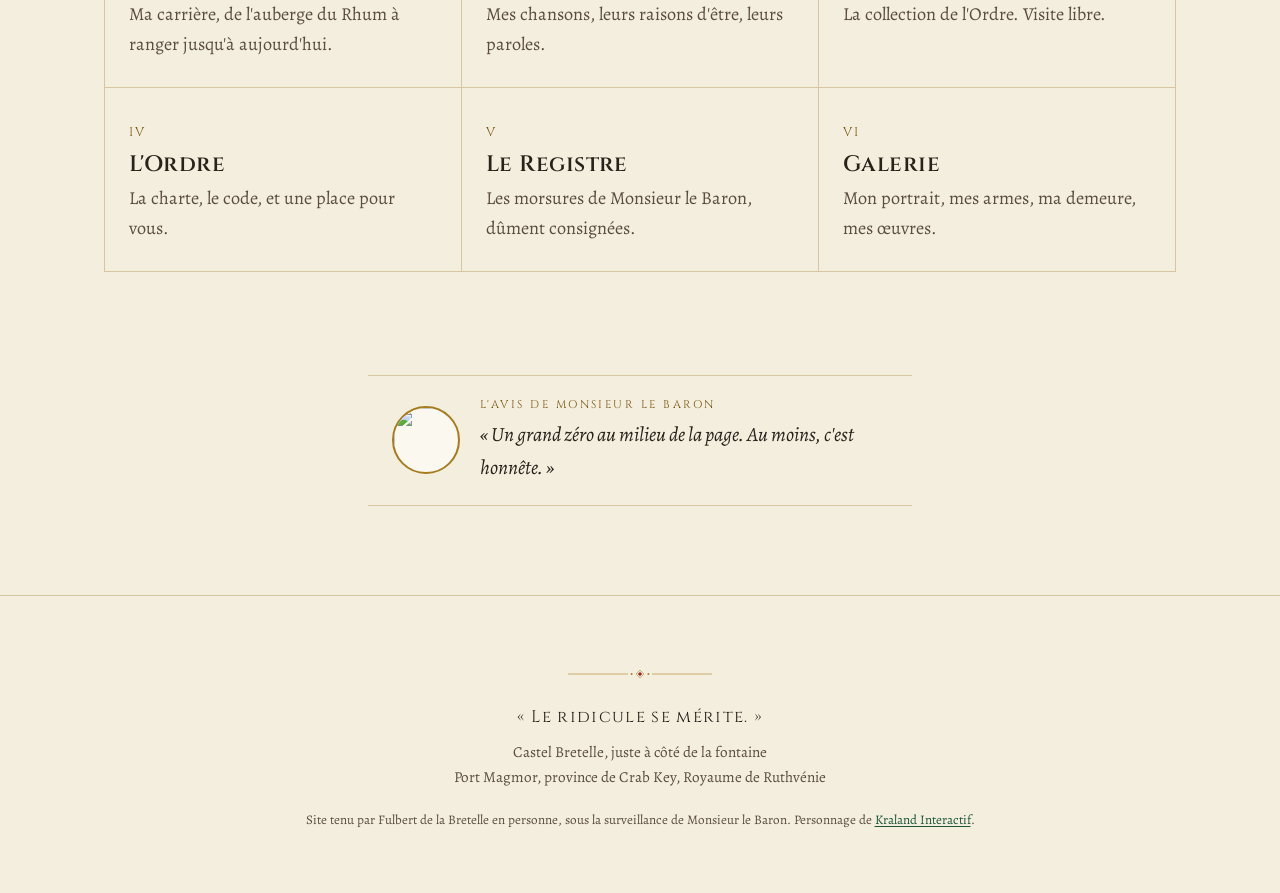
==== commit d8c1d59d: "Chroniques : Quatre pieds de mât Co-Authored-By: Claude Opus 5.5 <noreply@anthropic.com> Claude-Sess" ====
--- a/index.html
+++ b/index.html
@@ -28,7 +28,7 @@
 <link rel="preconnect" href="https://fonts.gstatic.com" crossorigin>
 <link rel="stylesheet" href="https://fonts.googleapis.com/css2?family=Alegreya:ital,wght@0,400;0,500;0,700;1,400&family=Cinzel:wght@500;600;700&display=swap">
 <link rel="stylesheet" href="assets/css/site.css?v=96231ced60">
-<script type="importmap">{"imports":{"./assets/js/app.js":"./assets/js/app.js?v=3f71aefd60","./assets/js/ornements.js":"./assets/js/ornements.js?v=d4645b8ddb","./assets/js/pages/accueil.js":"./assets/js/pages/accueil.js?v=f199eb06f1","./assets/js/pages/chroniques.js":"./assets/js/pages/chroniques.js?v=21d25d76b5","./assets/js/pages/galerie.js":"./assets/js/pages/galerie.js?v=188a424037","./assets/js/pages/introuvable.js":"./assets/js/pages/introuvable.js?v=95241c455d","./assets/js/pages/musee.js":"./assets/js/pages/musee.js?v=fec1a27bbd","./assets/js/pages/ordre.js":"./assets/js/pages/ordre.js?v=ca12349016","./assets/js/pages/registre.js":"./assets/js/pages/registre.js?v=ce86ca184a","./assets/js/pages/repertoire.js":"./assets/js/pages/repertoire.js?v=cee2ea9fa3","./data/baron.js":"./data/baron.js?v=ef1f8b8a59","./data/ceintures.js":"./data/ceintures.js?v=679d5543bb","./data/chansons.js":"./data/chansons.js?v=23da09f555","./data/chroniques.js":"./data/chroniques.js?v=e999a73b88","./data/galerie.js":"./data/galerie.js?v=a8c2a3127c","./data/membres-ordre.js":"./data/membres-ordre.js?v=c548fb0bc4","./data/morsures.js":"./data/morsures.js?v=e0247f8b0c","./data/prises.js":"./data/prises.js?v=43cd4bd1ad","./data/site.js":"./data/site.js?v=ab96db7144","./data/titres.js":"./data/titres.js?v=d1c4fa6122"}}</script>
+<script type="importmap">{"imports":{"./assets/js/app.js":"./assets/js/app.js?v=3f71aefd60","./assets/js/ornements.js":"./assets/js/ornements.js?v=d4645b8ddb","./assets/js/pages/accueil.js":"./assets/js/pages/accueil.js?v=f199eb06f1","./assets/js/pages/chroniques.js":"./assets/js/pages/chroniques.js?v=21d25d76b5","./assets/js/pages/galerie.js":"./assets/js/pages/galerie.js?v=188a424037","./assets/js/pages/introuvable.js":"./assets/js/pages/introuvable.js?v=95241c455d","./assets/js/pages/musee.js":"./assets/js/pages/musee.js?v=fec1a27bbd","./assets/js/pages/ordre.js":"./assets/js/pages/ordre.js?v=ca12349016","./assets/js/pages/registre.js":"./assets/js/pages/registre.js?v=ce86ca184a","./assets/js/pages/repertoire.js":"./assets/js/pages/repertoire.js?v=cee2ea9fa3","./data/baron.js":"./data/baron.js?v=ef1f8b8a59","./data/ceintures.js":"./data/ceintures.js?v=679d5543bb","./data/chansons.js":"./data/chansons.js?v=23da09f555","./data/chroniques.js":"./data/chroniques.js?v=50de26385d","./data/galerie.js":"./data/galerie.js?v=a8c2a3127c","./data/membres-ordre.js":"./data/membres-ordre.js?v=c548fb0bc4","./data/morsures.js":"./data/morsures.js?v=e0247f8b0c","./data/prises.js":"./data/prises.js?v=43cd4bd1ad","./data/site.js":"./data/site.js?v=ab96db7144","./data/titres.js":"./data/titres.js?v=d1c4fa6122"}}</script>
 <script type="module" src="assets/js/pages/accueil.js?v=f199eb06f1"></script>
 </head>
 <body>
@@ -137,16 +137,16 @@
       <ul class="liste-nouvelles">
         <li>
               
+              <h3><a href="chroniques.html#les-deux-mats">Quatre pieds de mât</a></h3>
+              <p>J&#39;ai décroché un drapeau à Fort Émouchet. Il était rouge, le nôtre aussi, et les deux se tenaient à six pas dans la même rue : cela ne se fait pas,…</p>
+            </li><li>
+              
               <h3><a href="chroniques.html#retour-a-la-commanderie">Retour à la Commanderie</a></h3>
               <p>Wenceslas est tombé dans la nuit. Je n&#39;ai rien fait d&#39;héroïque : j&#39;ai raconté ce que j&#39;entendais, et il s&#39;est trouvé que cela suffisait. Émile Liarr a…</p>
             </li><li>
               
               <h3><a href="chroniques.html#ordre-de-la-ceinture">L&#39;Ordre de la Ceinture, enfin fondé</a></h3>
               <p>Cette nuit, je n&#39;ai pas fermé l&#39;œil. Je suis rentré au Castel Bretelle, qui n&#39;est plus une cabane mais une maisonnette, car la brique a fini par…</p>
-            </li><li>
-              
-              <h3><a href="chroniques.html#la-destitution">« L&#39;autre ne savait pas conter »</a></h3>
-              <p>Il se disait pieds et poings liés, et jurait qu&#39;il ne pourrait rien tant qu&#39;on ne lui aurait pas prêté allégeance. Je la lui ai donc prêtée. À la…</p>
             </li>
       </ul>
       <p><a class="lien-fleche" href="chroniques.html">Toutes les chroniques</a></p>
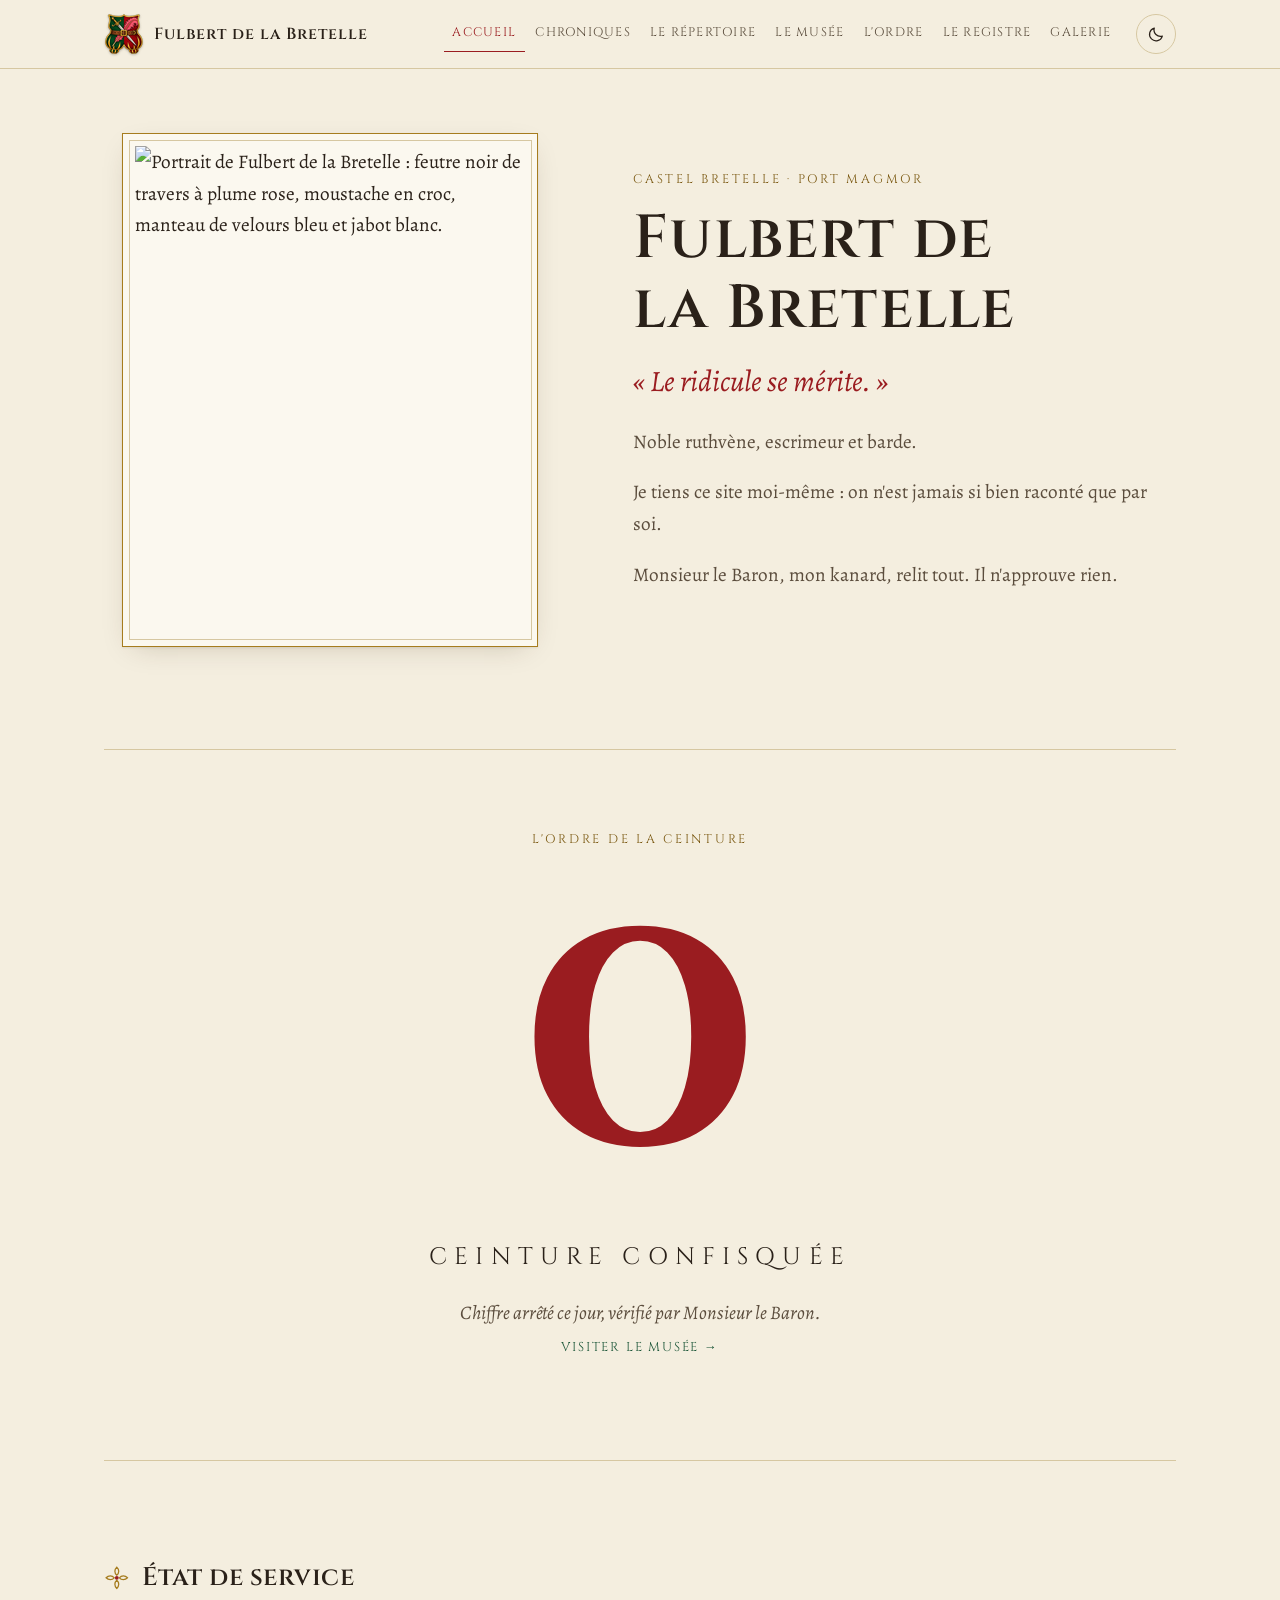
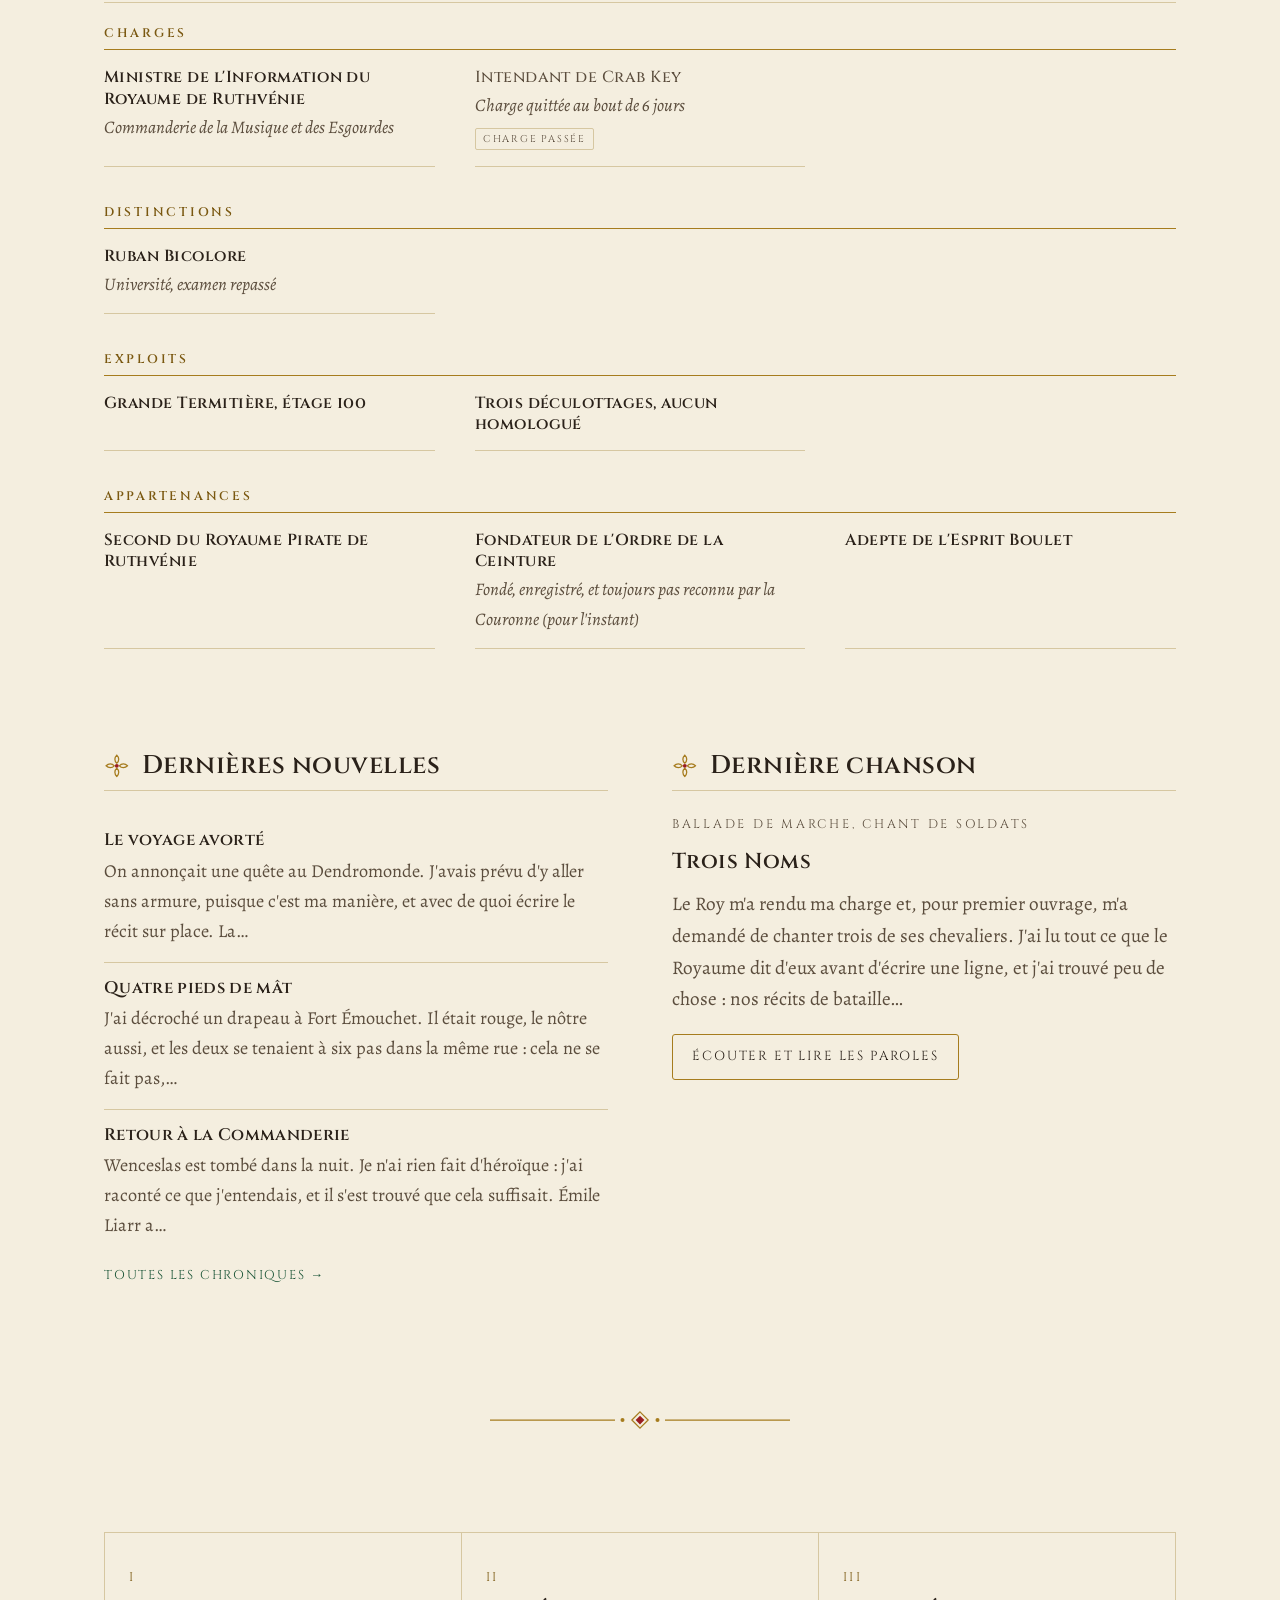
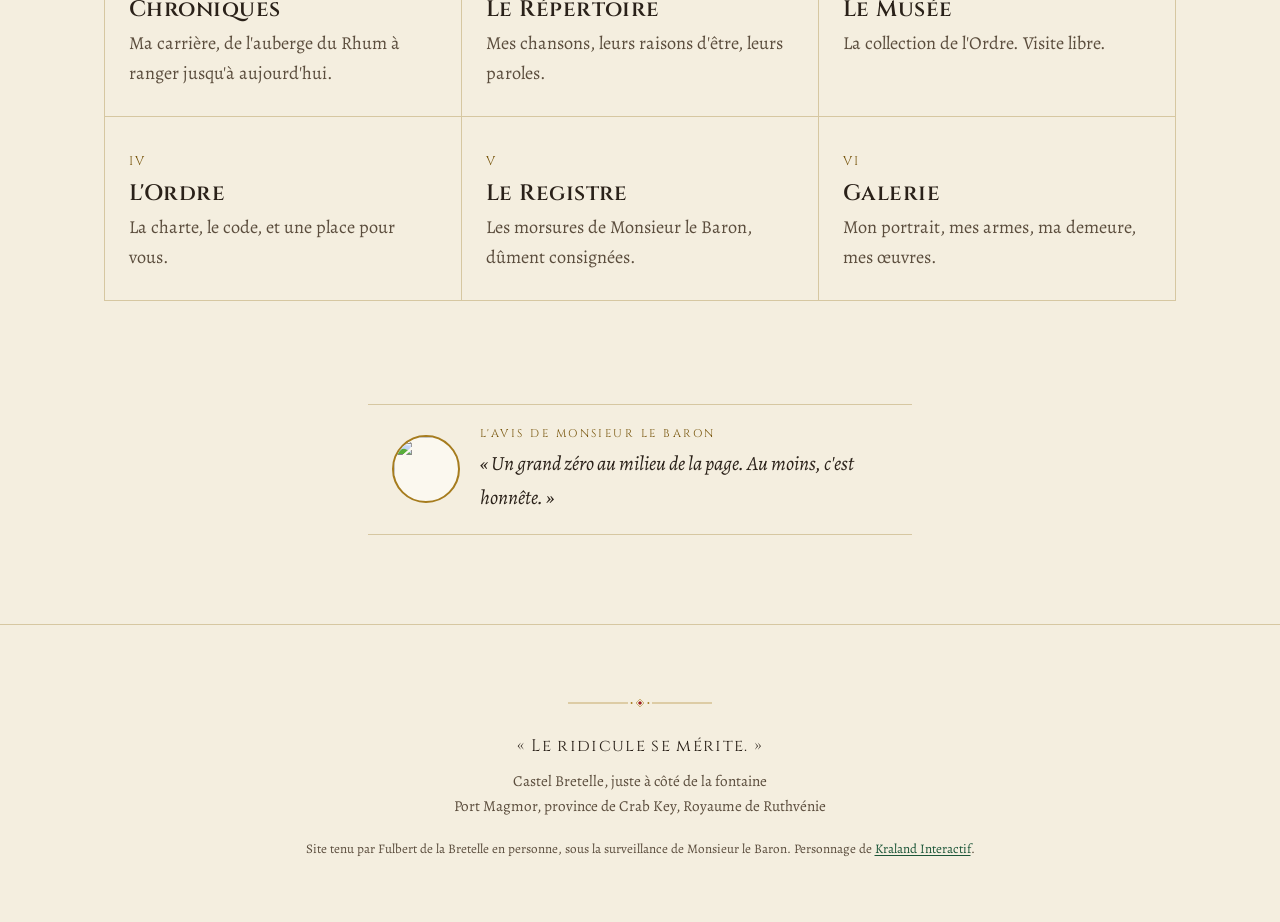
==== commit eb22b3a0: "Ordre : rangs dans data/rangs.js, statut corrigé ; chronique et chanson - data/rangs.js (six rangs +" ====
--- a/index.html
+++ b/index.html
@@ -27,8 +27,8 @@
 <link rel="preconnect" href="https://fonts.googleapis.com">
 <link rel="preconnect" href="https://fonts.gstatic.com" crossorigin>
 <link rel="stylesheet" href="https://fonts.googleapis.com/css2?family=Alegreya:ital,wght@0,400;0,500;0,700;1,400&family=Cinzel:wght@500;600;700&display=swap">
-<link rel="stylesheet" href="assets/css/site.css?v=96231ced60">
-<script type="importmap">{"imports":{"./assets/js/app.js":"./assets/js/app.js?v=3f71aefd60","./assets/js/ornements.js":"./assets/js/ornements.js?v=d4645b8ddb","./assets/js/pages/accueil.js":"./assets/js/pages/accueil.js?v=f199eb06f1","./assets/js/pages/chroniques.js":"./assets/js/pages/chroniques.js?v=21d25d76b5","./assets/js/pages/galerie.js":"./assets/js/pages/galerie.js?v=188a424037","./assets/js/pages/introuvable.js":"./assets/js/pages/introuvable.js?v=95241c455d","./assets/js/pages/musee.js":"./assets/js/pages/musee.js?v=fec1a27bbd","./assets/js/pages/ordre.js":"./assets/js/pages/ordre.js?v=ca12349016","./assets/js/pages/registre.js":"./assets/js/pages/registre.js?v=ce86ca184a","./assets/js/pages/repertoire.js":"./assets/js/pages/repertoire.js?v=cee2ea9fa3","./data/baron.js":"./data/baron.js?v=ef1f8b8a59","./data/ceintures.js":"./data/ceintures.js?v=679d5543bb","./data/chansons.js":"./data/chansons.js?v=23da09f555","./data/chroniques.js":"./data/chroniques.js?v=50de26385d","./data/galerie.js":"./data/galerie.js?v=a8c2a3127c","./data/membres-ordre.js":"./data/membres-ordre.js?v=c548fb0bc4","./data/morsures.js":"./data/morsures.js?v=e0247f8b0c","./data/prises.js":"./data/prises.js?v=43cd4bd1ad","./data/site.js":"./data/site.js?v=ab96db7144","./data/titres.js":"./data/titres.js?v=d1c4fa6122"}}</script>
+<link rel="stylesheet" href="assets/css/site.css?v=7bce18c0ca">
+<script type="importmap">{"imports":{"./assets/js/app.js":"./assets/js/app.js?v=3f71aefd60","./assets/js/ornements.js":"./assets/js/ornements.js?v=d4645b8ddb","./assets/js/pages/accueil.js":"./assets/js/pages/accueil.js?v=f199eb06f1","./assets/js/pages/chroniques.js":"./assets/js/pages/chroniques.js?v=21d25d76b5","./assets/js/pages/galerie.js":"./assets/js/pages/galerie.js?v=188a424037","./assets/js/pages/introuvable.js":"./assets/js/pages/introuvable.js?v=95241c455d","./assets/js/pages/musee.js":"./assets/js/pages/musee.js?v=fec1a27bbd","./assets/js/pages/ordre.js":"./assets/js/pages/ordre.js?v=4d51129ec7","./assets/js/pages/registre.js":"./assets/js/pages/registre.js?v=ce86ca184a","./assets/js/pages/repertoire.js":"./assets/js/pages/repertoire.js?v=cee2ea9fa3","./data/baron.js":"./data/baron.js?v=ef1f8b8a59","./data/ceintures.js":"./data/ceintures.js?v=679d5543bb","./data/chansons.js":"./data/chansons.js?v=3f11793681","./data/chroniques.js":"./data/chroniques.js?v=57fefa0760","./data/galerie.js":"./data/galerie.js?v=cbe8498e0a","./data/membres-ordre.js":"./data/membres-ordre.js?v=19846b95ed","./data/morsures.js":"./data/morsures.js?v=e0247f8b0c","./data/prises.js":"./data/prises.js?v=43cd4bd1ad","./data/rangs.js":"./data/rangs.js?v=48260a1566","./data/site.js":"./data/site.js?v=19e9121b3b","./data/titres.js":"./data/titres.js?v=575a859fea"}}</script>
 <script type="module" src="assets/js/pages/accueil.js?v=f199eb06f1"></script>
 </head>
 <body>
@@ -117,7 +117,7 @@
             
           </li><li class="">
             <strong>Fondateur de l&#39;Ordre de la Ceinture</strong>
-            <span>Non reconnu officiellement, pour l&#39;instant</span>
+            <span>Fondé, enregistré, et toujours pas reconnu par la Couronne (pour l&#39;instant)</span>
             
           </li><li class="">
             <strong>Adepte de l&#39;Esprit Boulet</strong>
@@ -136,6 +136,10 @@
      <circle cx="12" cy="12" r="1.8" style="fill:var(--gueules)"/></svg><h2 id="titre-nouvelles">Dernières nouvelles</h2></div>
       <ul class="liste-nouvelles">
         <li>
+              
+              <h3><a href="chroniques.html#voyage-avorte">Le voyage avorté</a></h3>
+              <p>On annonçait une quête au Dendromonde. J&#39;avais prévu d&#39;y aller sans armure, puisque c&#39;est ma manière, et avec de quoi écrire le récit sur place. La…</p>
+            </li><li>
               
               <h3><a href="chroniques.html#les-deux-mats">Quatre pieds de mât</a></h3>
               <p>J&#39;ai décroché un drapeau à Fort Émouchet. Il était rouge, le nôtre aussi, et les deux se tenaient à six pas dans la même rue : cela ne se fait pas,…</p>
@@ -143,10 +147,6 @@
               
               <h3><a href="chroniques.html#retour-a-la-commanderie">Retour à la Commanderie</a></h3>
               <p>Wenceslas est tombé dans la nuit. Je n&#39;ai rien fait d&#39;héroïque : j&#39;ai raconté ce que j&#39;entendais, et il s&#39;est trouvé que cela suffisait. Émile Liarr a…</p>
-            </li><li>
-              
-              <h3><a href="chroniques.html#ordre-de-la-ceinture">L&#39;Ordre de la Ceinture, enfin fondé</a></h3>
-              <p>Cette nuit, je n&#39;ai pas fermé l&#39;œil. Je suis rentré au Castel Bretelle, qui n&#39;est plus une cabane mais une maisonnette, car la brique a fini par…</p>
             </li>
       </ul>
       <p><a class="lien-fleche" href="chroniques.html">Toutes les chroniques</a></p>
@@ -157,10 +157,10 @@
        <path d="M12 2c2.4 2.2 2.4 5.6 0 7.6-2.4-2-2.4-5.4 0-7.6zM12 22c-2.4-2.2-2.4-5.6 0-7.6 2.4 2 2.4 5.4 0 7.6zM2 12c2.2-2.4 5.6-2.4 7.6 0-2 2.4-5.4 2.4-7.6 0zM22 12c-2.2 2.4-5.6 2.4-7.6 0 2-2.4 5.4-2.4 7.6 0z"/>
      </g>
      <circle cx="12" cy="12" r="1.8" style="fill:var(--gueules)"/></svg><h2 id="titre-chanson">Dernière chanson</h2></div>
-      <p class="surtitre">Chanson à boire, gigue de taverne</p>
-      <h3>La Guerre des Deux Mâts</h3>
-      <p>Au sommet de la Capitale, le Roy Emile et le Président Golgoth se sont disputé un mât. L&#39;un hissait le lys, l&#39;autre l&#39;arrachait, et ainsi de suite pendant des heures, devant deux armées qui n&#39;ont pas eu à dégainer. Le…</p>
-      <p><a class="bouton" href="repertoire.html#guerre-des-deux-mats">Écouter et lire les paroles</a></p>
+      <p class="surtitre">Ballade de marche, chant de soldats</p>
+      <h3>Trois Noms</h3>
+      <p>Le Roy m&#39;a rendu ma charge et, pour premier ouvrage, m&#39;a demandé de chanter trois de ses chevaliers. J&#39;ai lu tout ce que le Royaume dit d&#39;eux avant d&#39;écrire une ligne, et j&#39;ai trouvé peu de chose : nos récits de bataille…</p>
+      <p><a class="bouton" href="repertoire.html#trois-noms">Écouter et lire les paroles</a></p>
     </section>
   </div>
 
--- a/assets/css/site.css
+++ b/assets/css/site.css
@@ -643,6 +643,33 @@
 .code h3 { font-size: .78rem; letter-spacing: .2em; text-transform: uppercase; color: var(--ink-soft); margin: 0 0 .3rem; }
 .code p { margin: 0; font-size: 1.15em; }
 
+.rangs {
+  list-style: none; margin: 0; padding: 0;
+}
+.rangs li {
+  display: grid; grid-template-columns: 3rem minmax(0, 1fr); gap: 1rem; align-items: start;
+  padding: 1rem 0; border-bottom: 1px solid var(--rule);
+}
+.rang-numero {
+  font-family: var(--f-titre); font-size: 1.6rem; line-height: 1; color: var(--or-texte);
+  text-align: center; padding-top: .1rem;
+}
+.rangs h3 { margin: 0; font-family: var(--f-titre); font-weight: 600; font-size: 1.05rem; letter-spacing: .03em; }
+.rangs p { margin: .3rem 0 0; max-width: 44rem; }
+.rang-condition { font-style: italic; color: var(--ink-soft); }
+.hors-rangs {
+  list-style: none; margin: clamp(1.75rem, 4vw, 2.5rem) 0 0; padding: 0;
+  display: grid; grid-template-columns: repeat(auto-fit, minmax(min(100%, 18rem), 1fr)); gap: 1.25rem;
+}
+.hors-rangs li {
+  border: 1px dashed var(--or); padding: 1rem 1.2rem 1.1rem; background: var(--surface);
+}
+.hors-rangs h3 { margin: 0; font-family: var(--f-titre); font-weight: 600; font-size: 1rem; letter-spacing: .03em; }
+.hors-rangs p { margin: .3rem 0 0; }
+.hors-rangs-nature {
+  font-family: var(--f-titre); font-size: .66rem; letter-spacing: .16em; text-transform: uppercase; color: var(--or-texte);
+}
+
 .membres { width: 100%; border-collapse: collapse; }
 .membres th, .membres td { text-align: left; padding: .85rem .75rem; border-bottom: 1px solid var(--rule); vertical-align: top; }
 .membres th { font-family: var(--f-titre); font-size: .72rem; letter-spacing: .16em; text-transform: uppercase; color: var(--ink-soft); font-weight: 600; }
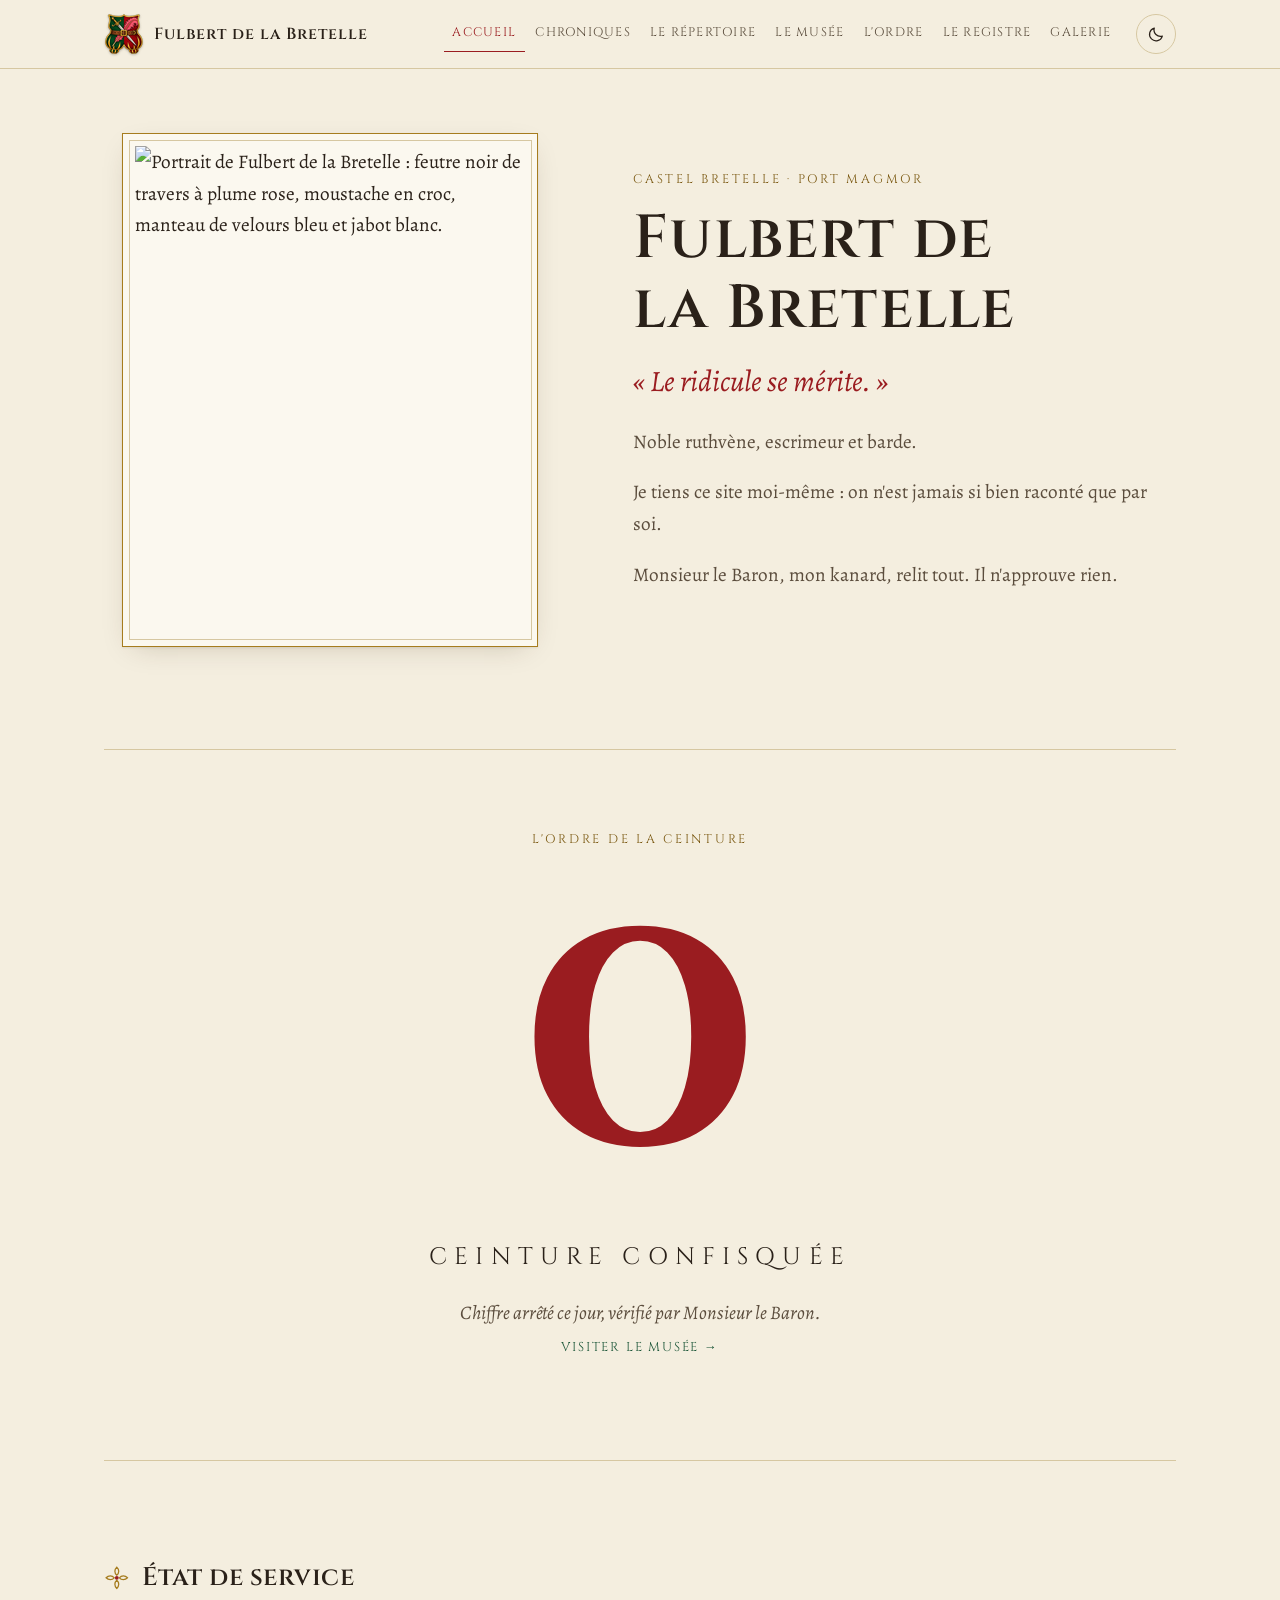
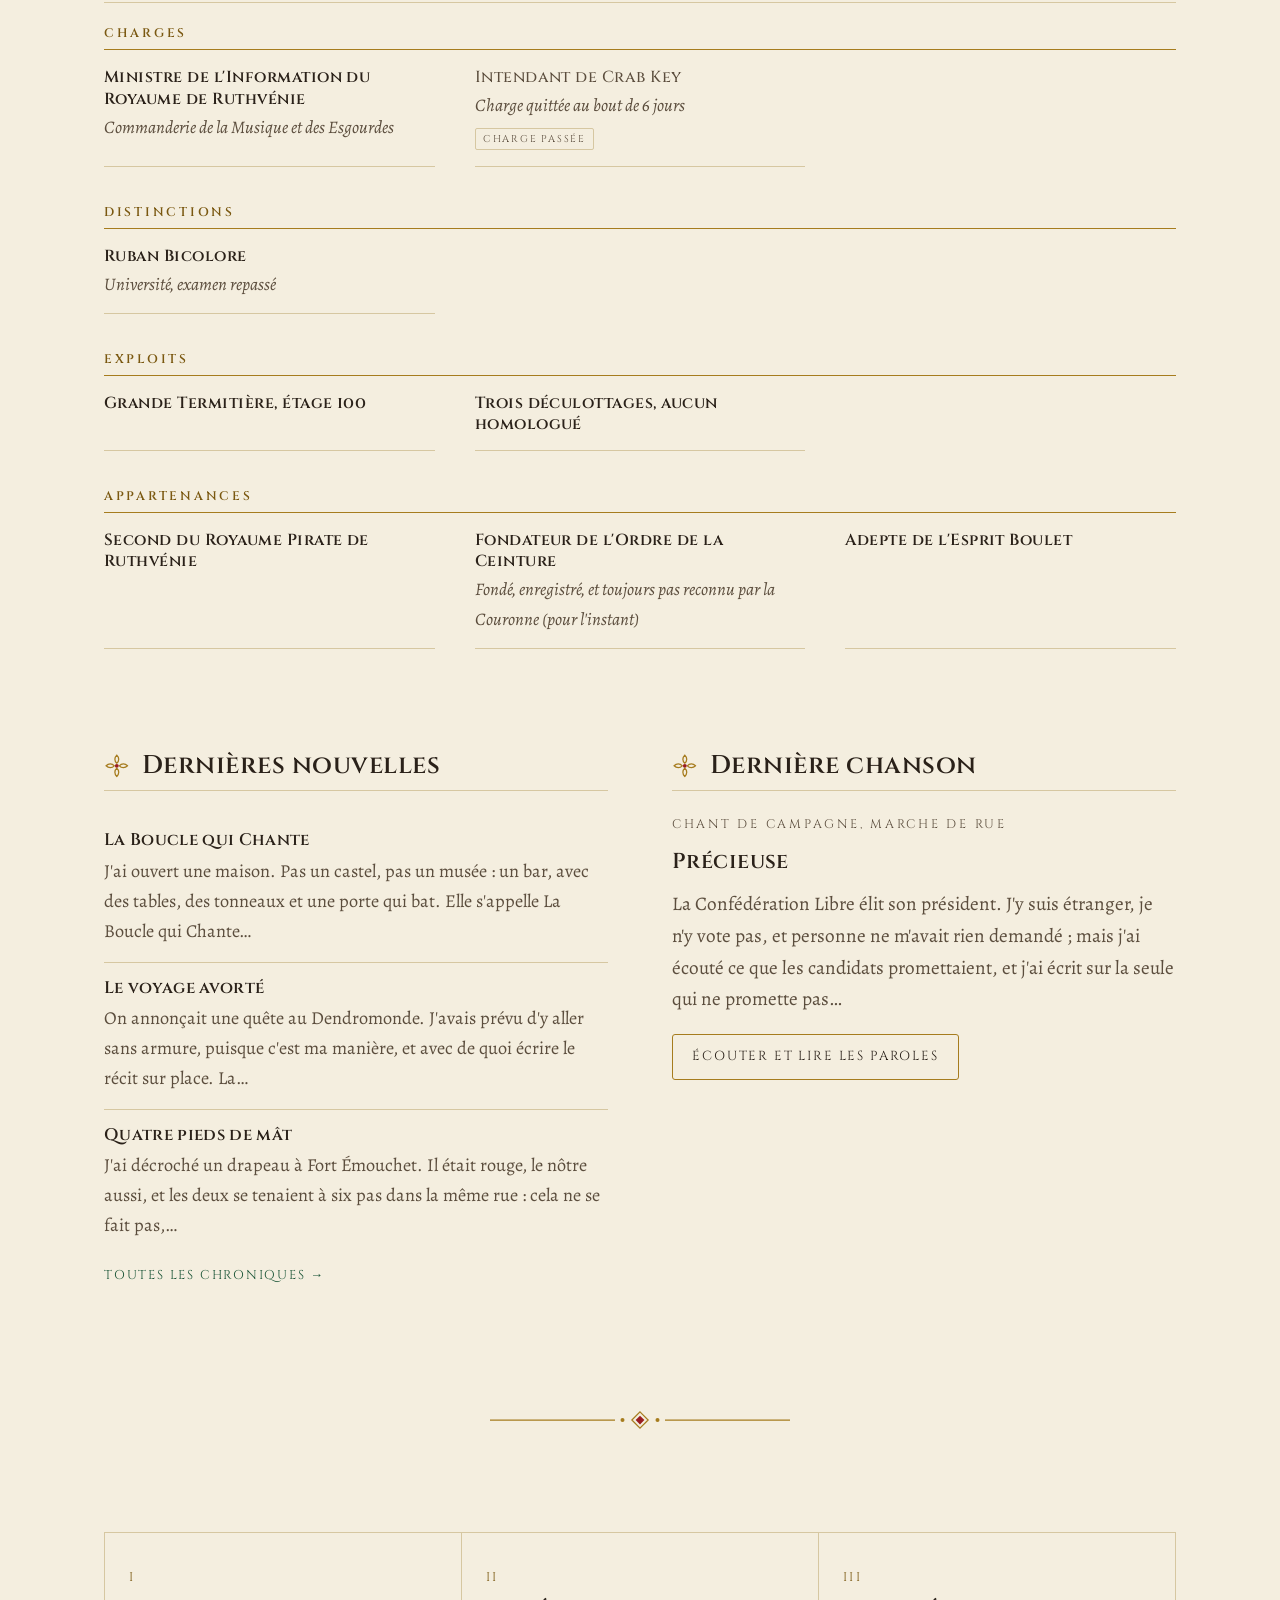
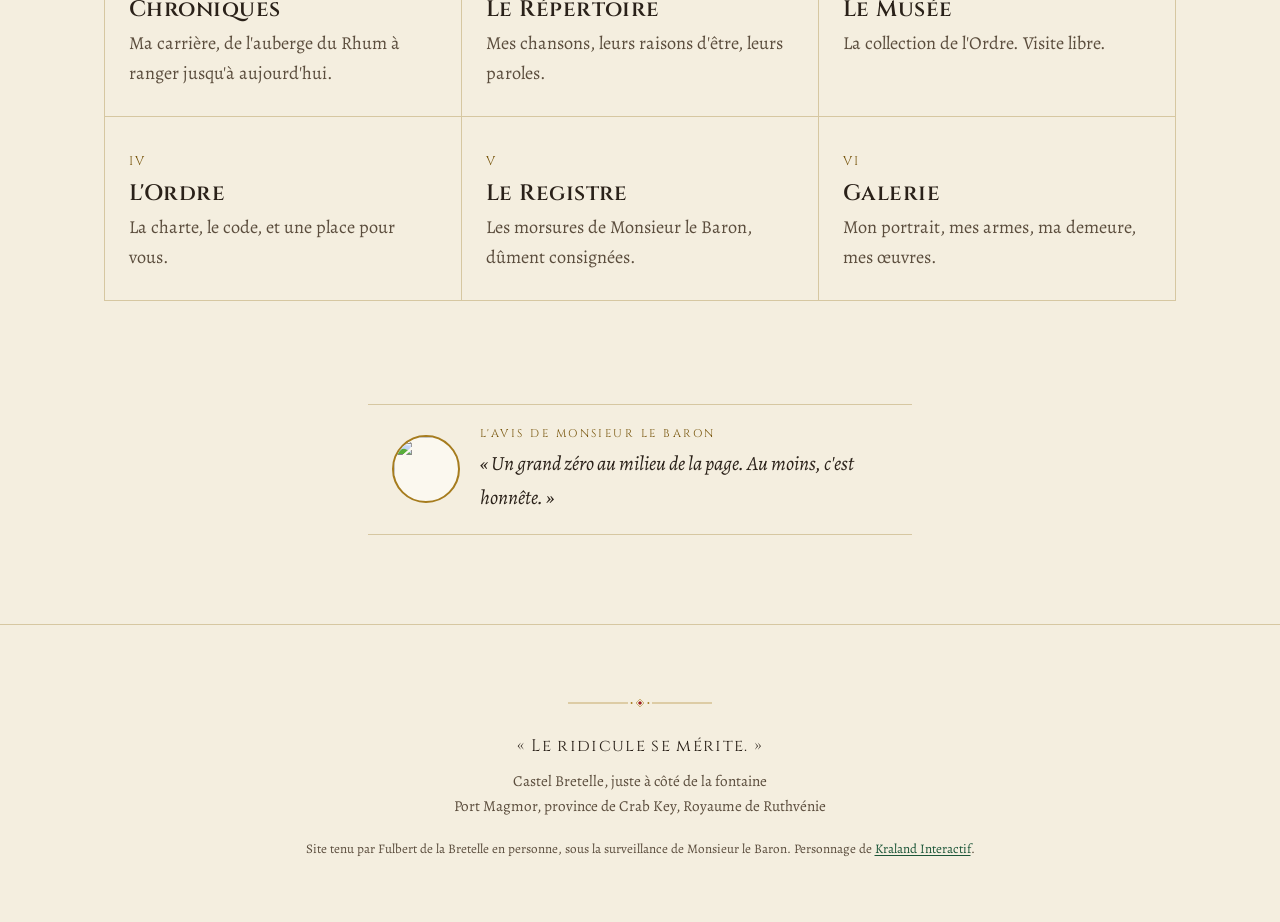
==== commit 4bc6350f: "Répertoire : Précieuse ; Chroniques : La Boucle qui Chante, avec l'enseigne Co-Authored-By: Claude O" ====
--- a/index.html
+++ b/index.html
@@ -28,7 +28,7 @@
 <link rel="preconnect" href="https://fonts.gstatic.com" crossorigin>
 <link rel="stylesheet" href="https://fonts.googleapis.com/css2?family=Alegreya:ital,wght@0,400;0,500;0,700;1,400&family=Cinzel:wght@500;600;700&display=swap">
 <link rel="stylesheet" href="assets/css/site.css?v=7bce18c0ca">
-<script type="importmap">{"imports":{"./assets/js/app.js":"./assets/js/app.js?v=3f71aefd60","./assets/js/ornements.js":"./assets/js/ornements.js?v=d4645b8ddb","./assets/js/pages/accueil.js":"./assets/js/pages/accueil.js?v=f199eb06f1","./assets/js/pages/chroniques.js":"./assets/js/pages/chroniques.js?v=21d25d76b5","./assets/js/pages/galerie.js":"./assets/js/pages/galerie.js?v=188a424037","./assets/js/pages/introuvable.js":"./assets/js/pages/introuvable.js?v=95241c455d","./assets/js/pages/musee.js":"./assets/js/pages/musee.js?v=fec1a27bbd","./assets/js/pages/ordre.js":"./assets/js/pages/ordre.js?v=4d51129ec7","./assets/js/pages/registre.js":"./assets/js/pages/registre.js?v=ce86ca184a","./assets/js/pages/repertoire.js":"./assets/js/pages/repertoire.js?v=cee2ea9fa3","./data/baron.js":"./data/baron.js?v=ef1f8b8a59","./data/ceintures.js":"./data/ceintures.js?v=679d5543bb","./data/chansons.js":"./data/chansons.js?v=3f11793681","./data/chroniques.js":"./data/chroniques.js?v=57fefa0760","./data/galerie.js":"./data/galerie.js?v=cbe8498e0a","./data/membres-ordre.js":"./data/membres-ordre.js?v=19846b95ed","./data/morsures.js":"./data/morsures.js?v=e0247f8b0c","./data/prises.js":"./data/prises.js?v=43cd4bd1ad","./data/rangs.js":"./data/rangs.js?v=48260a1566","./data/site.js":"./data/site.js?v=19e9121b3b","./data/titres.js":"./data/titres.js?v=575a859fea"}}</script>
+<script type="importmap">{"imports":{"./assets/js/app.js":"./assets/js/app.js?v=3f71aefd60","./assets/js/ornements.js":"./assets/js/ornements.js?v=d4645b8ddb","./assets/js/pages/accueil.js":"./assets/js/pages/accueil.js?v=f199eb06f1","./assets/js/pages/chroniques.js":"./assets/js/pages/chroniques.js?v=21d25d76b5","./assets/js/pages/galerie.js":"./assets/js/pages/galerie.js?v=188a424037","./assets/js/pages/introuvable.js":"./assets/js/pages/introuvable.js?v=95241c455d","./assets/js/pages/musee.js":"./assets/js/pages/musee.js?v=fec1a27bbd","./assets/js/pages/ordre.js":"./assets/js/pages/ordre.js?v=4d51129ec7","./assets/js/pages/registre.js":"./assets/js/pages/registre.js?v=ce86ca184a","./assets/js/pages/repertoire.js":"./assets/js/pages/repertoire.js?v=cee2ea9fa3","./data/baron.js":"./data/baron.js?v=ef1f8b8a59","./data/ceintures.js":"./data/ceintures.js?v=679d5543bb","./data/chansons.js":"./data/chansons.js?v=c414d930a8","./data/chroniques.js":"./data/chroniques.js?v=10409a74dc","./data/galerie.js":"./data/galerie.js?v=cbe8498e0a","./data/membres-ordre.js":"./data/membres-ordre.js?v=19846b95ed","./data/morsures.js":"./data/morsures.js?v=e0247f8b0c","./data/prises.js":"./data/prises.js?v=43cd4bd1ad","./data/rangs.js":"./data/rangs.js?v=48260a1566","./data/site.js":"./data/site.js?v=19e9121b3b","./data/titres.js":"./data/titres.js?v=575a859fea"}}</script>
 <script type="module" src="assets/js/pages/accueil.js?v=f199eb06f1"></script>
 </head>
 <body>
@@ -137,16 +137,16 @@
       <ul class="liste-nouvelles">
         <li>
               
+              <h3><a href="chroniques.html#la-boucle-qui-chante">La Boucle qui Chante</a></h3>
+              <p>J&#39;ai ouvert une maison. Pas un castel, pas un musée : un bar, avec des tables, des tonneaux et une porte qui bat. Elle s&#39;appelle La Boucle qui Chante…</p>
+            </li><li>
+              
               <h3><a href="chroniques.html#voyage-avorte">Le voyage avorté</a></h3>
               <p>On annonçait une quête au Dendromonde. J&#39;avais prévu d&#39;y aller sans armure, puisque c&#39;est ma manière, et avec de quoi écrire le récit sur place. La…</p>
             </li><li>
               
               <h3><a href="chroniques.html#les-deux-mats">Quatre pieds de mât</a></h3>
               <p>J&#39;ai décroché un drapeau à Fort Émouchet. Il était rouge, le nôtre aussi, et les deux se tenaient à six pas dans la même rue : cela ne se fait pas,…</p>
-            </li><li>
-              
-              <h3><a href="chroniques.html#retour-a-la-commanderie">Retour à la Commanderie</a></h3>
-              <p>Wenceslas est tombé dans la nuit. Je n&#39;ai rien fait d&#39;héroïque : j&#39;ai raconté ce que j&#39;entendais, et il s&#39;est trouvé que cela suffisait. Émile Liarr a…</p>
             </li>
       </ul>
       <p><a class="lien-fleche" href="chroniques.html">Toutes les chroniques</a></p>
@@ -157,10 +157,10 @@
        <path d="M12 2c2.4 2.2 2.4 5.6 0 7.6-2.4-2-2.4-5.4 0-7.6zM12 22c-2.4-2.2-2.4-5.6 0-7.6 2.4 2 2.4 5.4 0 7.6zM2 12c2.2-2.4 5.6-2.4 7.6 0-2 2.4-5.4 2.4-7.6 0zM22 12c-2.2 2.4-5.6 2.4-7.6 0 2-2.4 5.4-2.4 7.6 0z"/>
      </g>
      <circle cx="12" cy="12" r="1.8" style="fill:var(--gueules)"/></svg><h2 id="titre-chanson">Dernière chanson</h2></div>
-      <p class="surtitre">Ballade de marche, chant de soldats</p>
-      <h3>Trois Noms</h3>
-      <p>Le Roy m&#39;a rendu ma charge et, pour premier ouvrage, m&#39;a demandé de chanter trois de ses chevaliers. J&#39;ai lu tout ce que le Royaume dit d&#39;eux avant d&#39;écrire une ligne, et j&#39;ai trouvé peu de chose : nos récits de bataille…</p>
-      <p><a class="bouton" href="repertoire.html#trois-noms">Écouter et lire les paroles</a></p>
+      <p class="surtitre">Chant de campagne, marche de rue</p>
+      <h3>Précieuse</h3>
+      <p>La Confédération Libre élit son président. J&#39;y suis étranger, je n&#39;y vote pas, et personne ne m&#39;avait rien demandé ; mais j&#39;ai écouté ce que les candidats promettaient, et j&#39;ai écrit sur la seule qui ne promette pas…</p>
+      <p><a class="bouton" href="repertoire.html#precieuse">Écouter et lire les paroles</a></p>
     </section>
   </div>
 
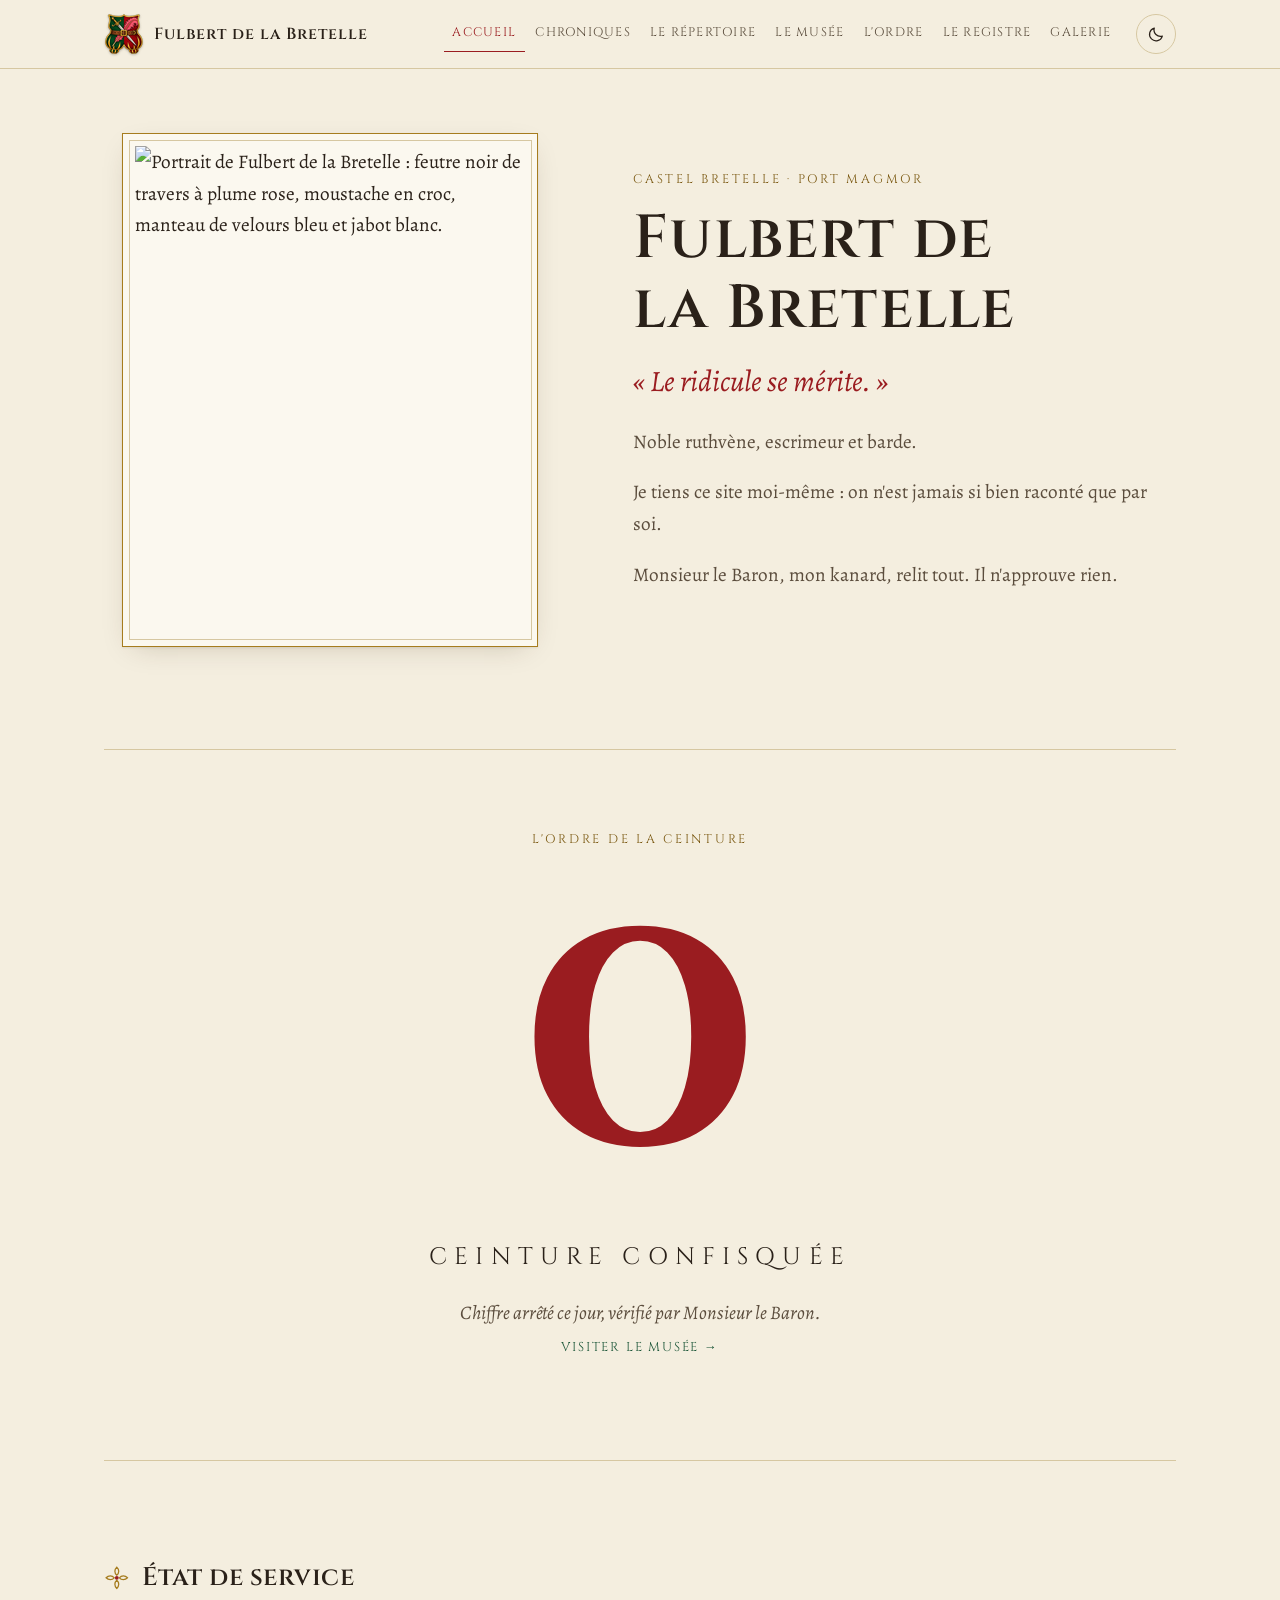
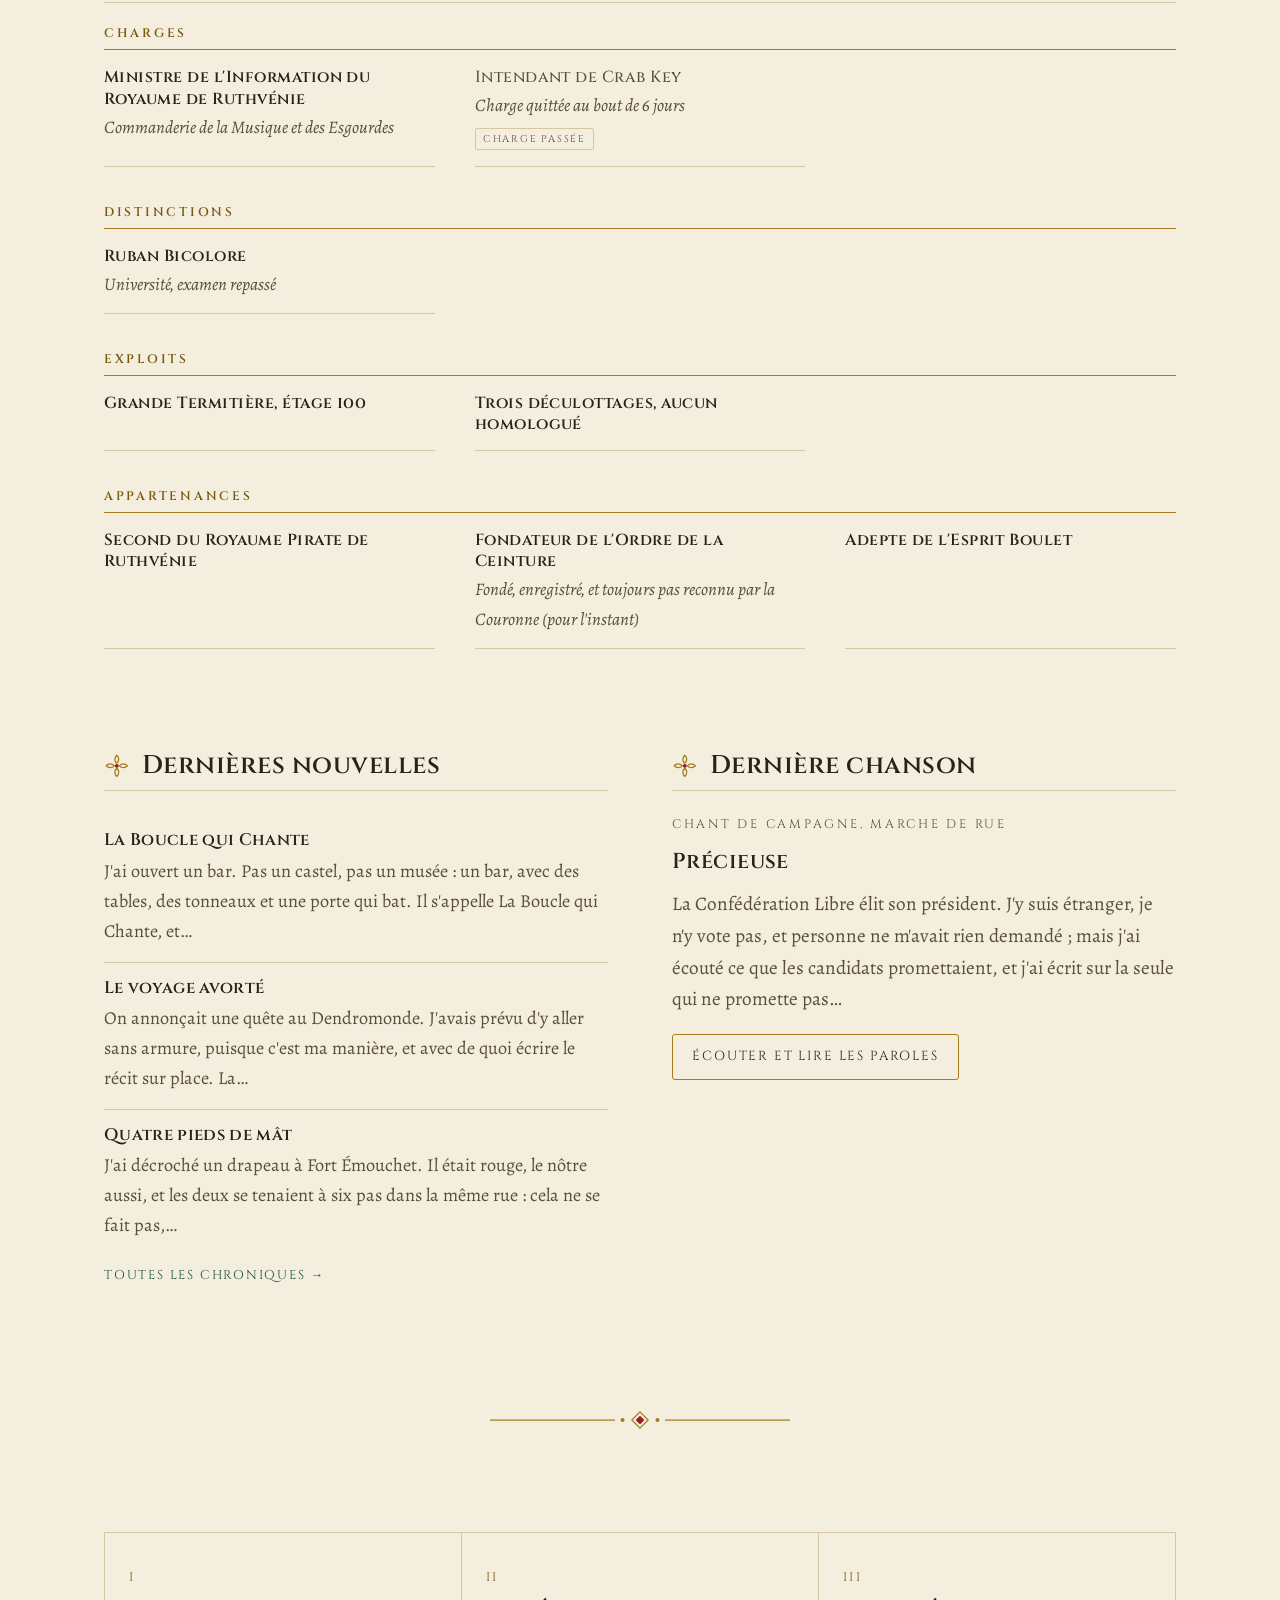
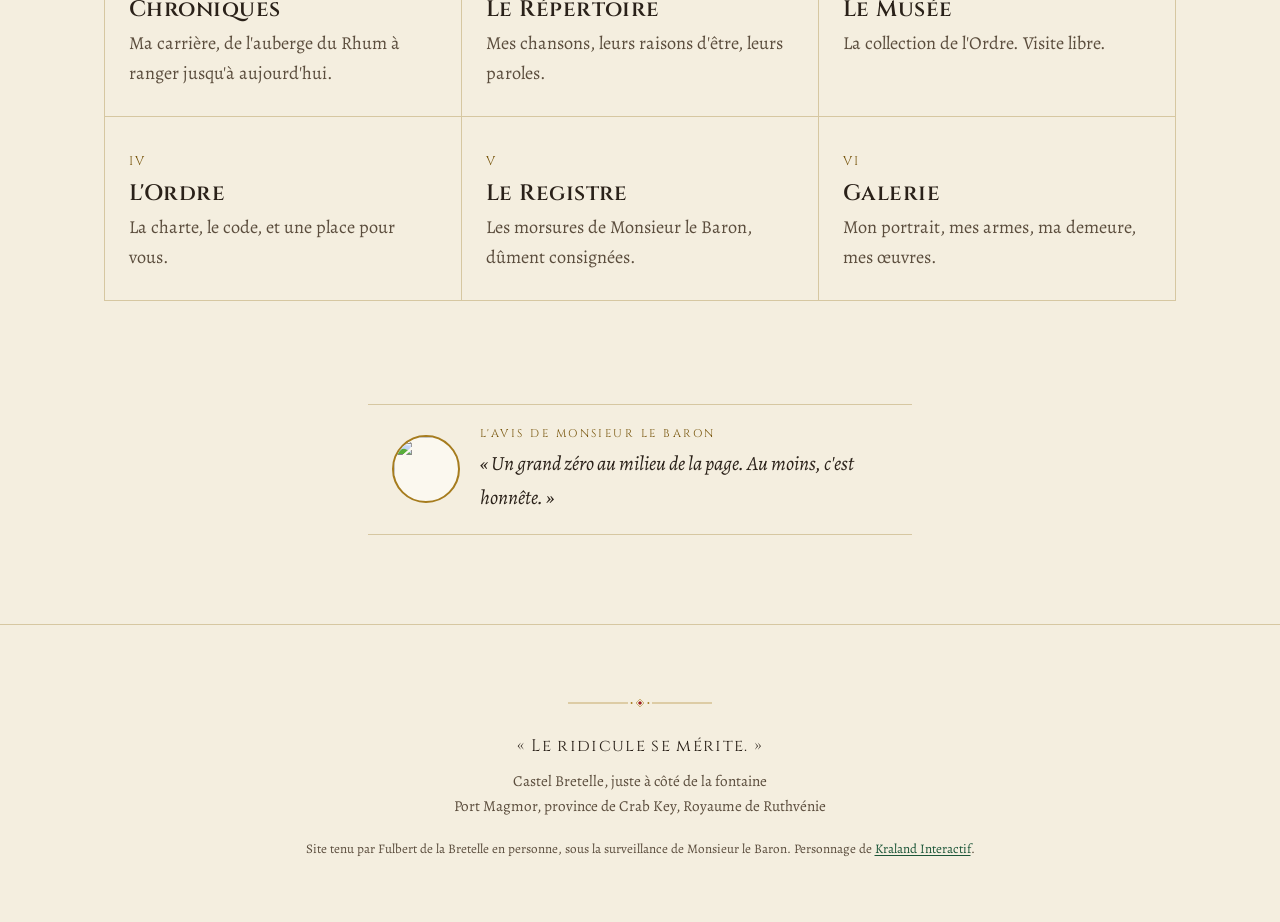
==== commit 54f7ec8e: "La Boucle qui Chante : chaîne de bars, devise non peinte Co-Authored-By: Claude Opus 5.5 <noreply@an" ====
--- a/index.html
+++ b/index.html
@@ -28,7 +28,7 @@
 <link rel="preconnect" href="https://fonts.gstatic.com" crossorigin>
 <link rel="stylesheet" href="https://fonts.googleapis.com/css2?family=Alegreya:ital,wght@0,400;0,500;0,700;1,400&family=Cinzel:wght@500;600;700&display=swap">
 <link rel="stylesheet" href="assets/css/site.css?v=7bce18c0ca">
-<script type="importmap">{"imports":{"./assets/js/app.js":"./assets/js/app.js?v=3f71aefd60","./assets/js/ornements.js":"./assets/js/ornements.js?v=d4645b8ddb","./assets/js/pages/accueil.js":"./assets/js/pages/accueil.js?v=f199eb06f1","./assets/js/pages/chroniques.js":"./assets/js/pages/chroniques.js?v=21d25d76b5","./assets/js/pages/galerie.js":"./assets/js/pages/galerie.js?v=188a424037","./assets/js/pages/introuvable.js":"./assets/js/pages/introuvable.js?v=95241c455d","./assets/js/pages/musee.js":"./assets/js/pages/musee.js?v=fec1a27bbd","./assets/js/pages/ordre.js":"./assets/js/pages/ordre.js?v=4d51129ec7","./assets/js/pages/registre.js":"./assets/js/pages/registre.js?v=ce86ca184a","./assets/js/pages/repertoire.js":"./assets/js/pages/repertoire.js?v=cee2ea9fa3","./data/baron.js":"./data/baron.js?v=ef1f8b8a59","./data/ceintures.js":"./data/ceintures.js?v=679d5543bb","./data/chansons.js":"./data/chansons.js?v=c414d930a8","./data/chroniques.js":"./data/chroniques.js?v=10409a74dc","./data/galerie.js":"./data/galerie.js?v=cbe8498e0a","./data/membres-ordre.js":"./data/membres-ordre.js?v=19846b95ed","./data/morsures.js":"./data/morsures.js?v=e0247f8b0c","./data/prises.js":"./data/prises.js?v=43cd4bd1ad","./data/rangs.js":"./data/rangs.js?v=48260a1566","./data/site.js":"./data/site.js?v=19e9121b3b","./data/titres.js":"./data/titres.js?v=575a859fea"}}</script>
+<script type="importmap">{"imports":{"./assets/js/app.js":"./assets/js/app.js?v=3f71aefd60","./assets/js/ornements.js":"./assets/js/ornements.js?v=d4645b8ddb","./assets/js/pages/accueil.js":"./assets/js/pages/accueil.js?v=f199eb06f1","./assets/js/pages/chroniques.js":"./assets/js/pages/chroniques.js?v=21d25d76b5","./assets/js/pages/galerie.js":"./assets/js/pages/galerie.js?v=188a424037","./assets/js/pages/introuvable.js":"./assets/js/pages/introuvable.js?v=95241c455d","./assets/js/pages/musee.js":"./assets/js/pages/musee.js?v=fec1a27bbd","./assets/js/pages/ordre.js":"./assets/js/pages/ordre.js?v=4d51129ec7","./assets/js/pages/registre.js":"./assets/js/pages/registre.js?v=ce86ca184a","./assets/js/pages/repertoire.js":"./assets/js/pages/repertoire.js?v=cee2ea9fa3","./data/baron.js":"./data/baron.js?v=ef1f8b8a59","./data/ceintures.js":"./data/ceintures.js?v=679d5543bb","./data/chansons.js":"./data/chansons.js?v=61f6ddad04","./data/chroniques.js":"./data/chroniques.js?v=8b1f2ee632","./data/galerie.js":"./data/galerie.js?v=cbe8498e0a","./data/membres-ordre.js":"./data/membres-ordre.js?v=19846b95ed","./data/morsures.js":"./data/morsures.js?v=e0247f8b0c","./data/prises.js":"./data/prises.js?v=43cd4bd1ad","./data/rangs.js":"./data/rangs.js?v=48260a1566","./data/site.js":"./data/site.js?v=19e9121b3b","./data/titres.js":"./data/titres.js?v=575a859fea"}}</script>
 <script type="module" src="assets/js/pages/accueil.js?v=f199eb06f1"></script>
 </head>
 <body>
@@ -138,7 +138,7 @@
         <li>
               
               <h3><a href="chroniques.html#la-boucle-qui-chante">La Boucle qui Chante</a></h3>
-              <p>J&#39;ai ouvert une maison. Pas un castel, pas un musée : un bar, avec des tables, des tonneaux et une porte qui bat. Elle s&#39;appelle La Boucle qui Chante…</p>
+              <p>J&#39;ai ouvert un bar. Pas un castel, pas un musée : un bar, avec des tables, des tonneaux et une porte qui bat. Il s&#39;appelle La Boucle qui Chante, et…</p>
             </li><li>
               
               <h3><a href="chroniques.html#voyage-avorte">Le voyage avorté</a></h3>
